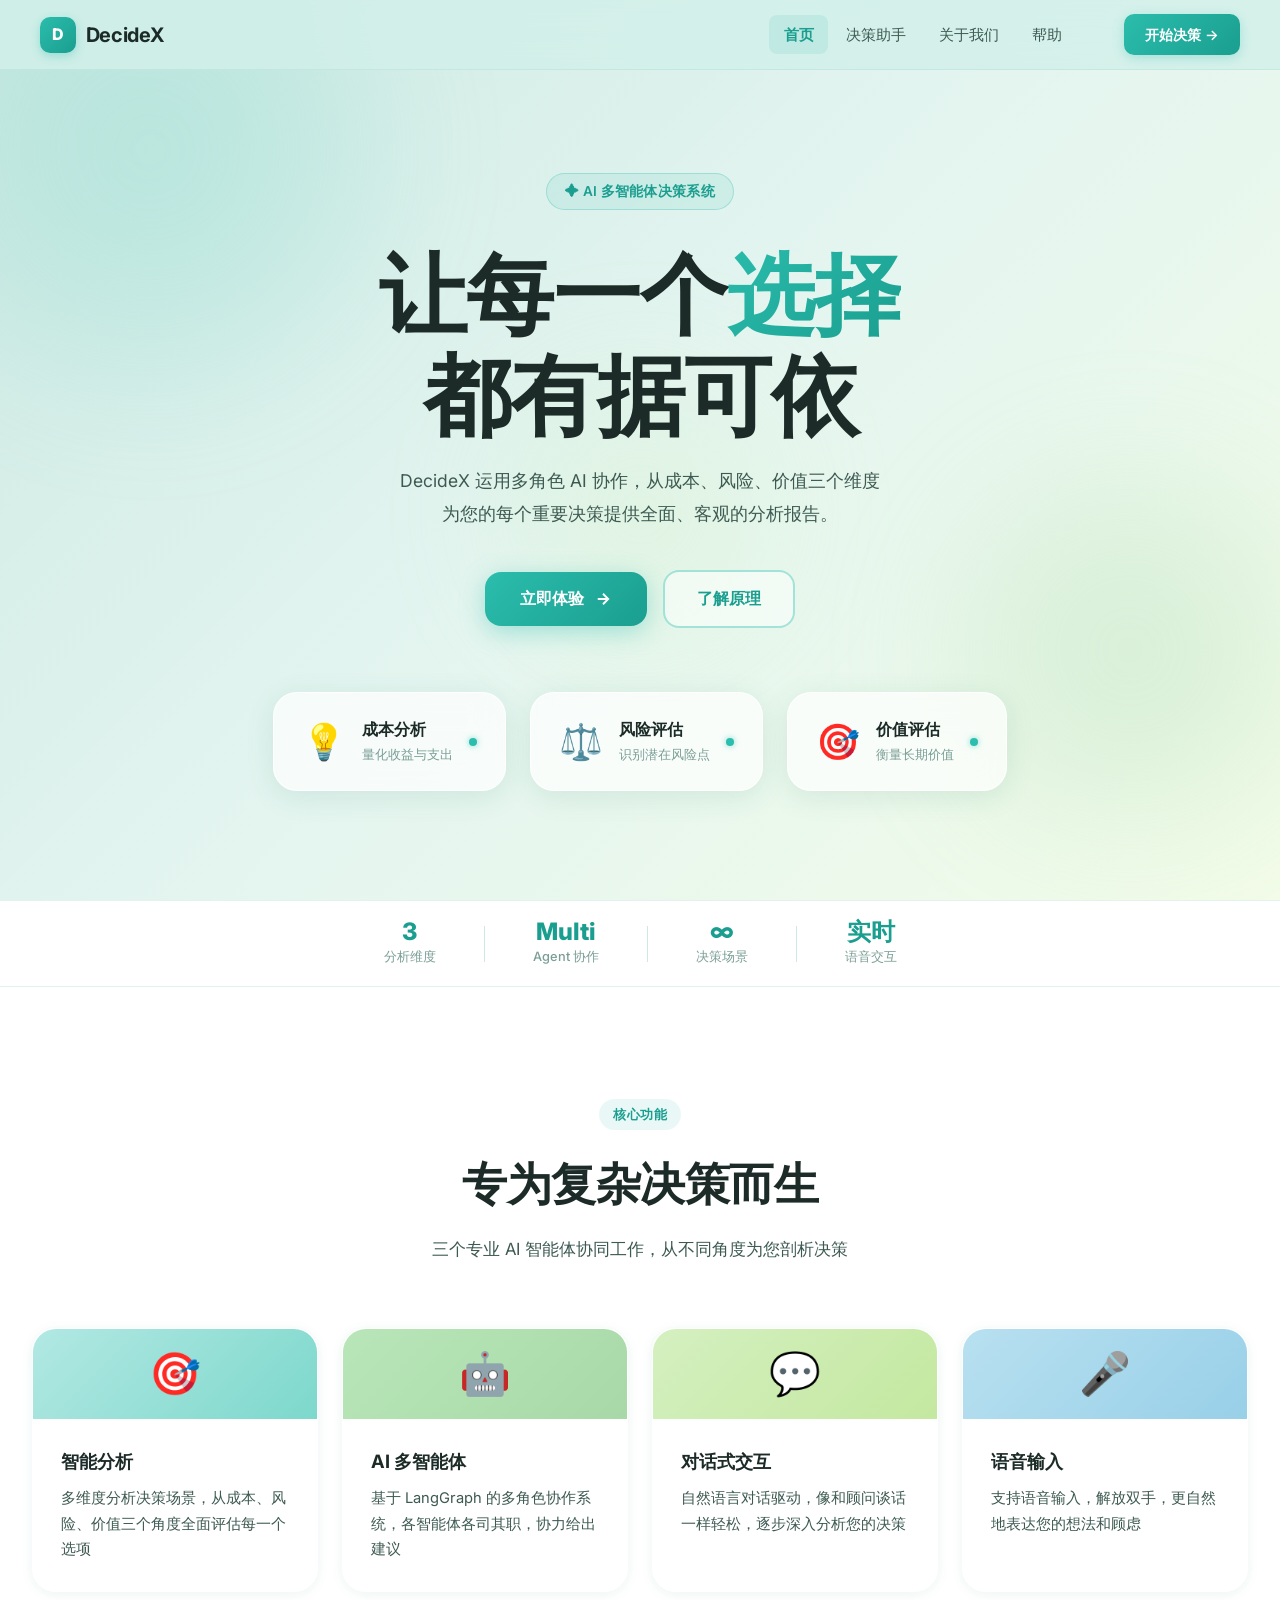
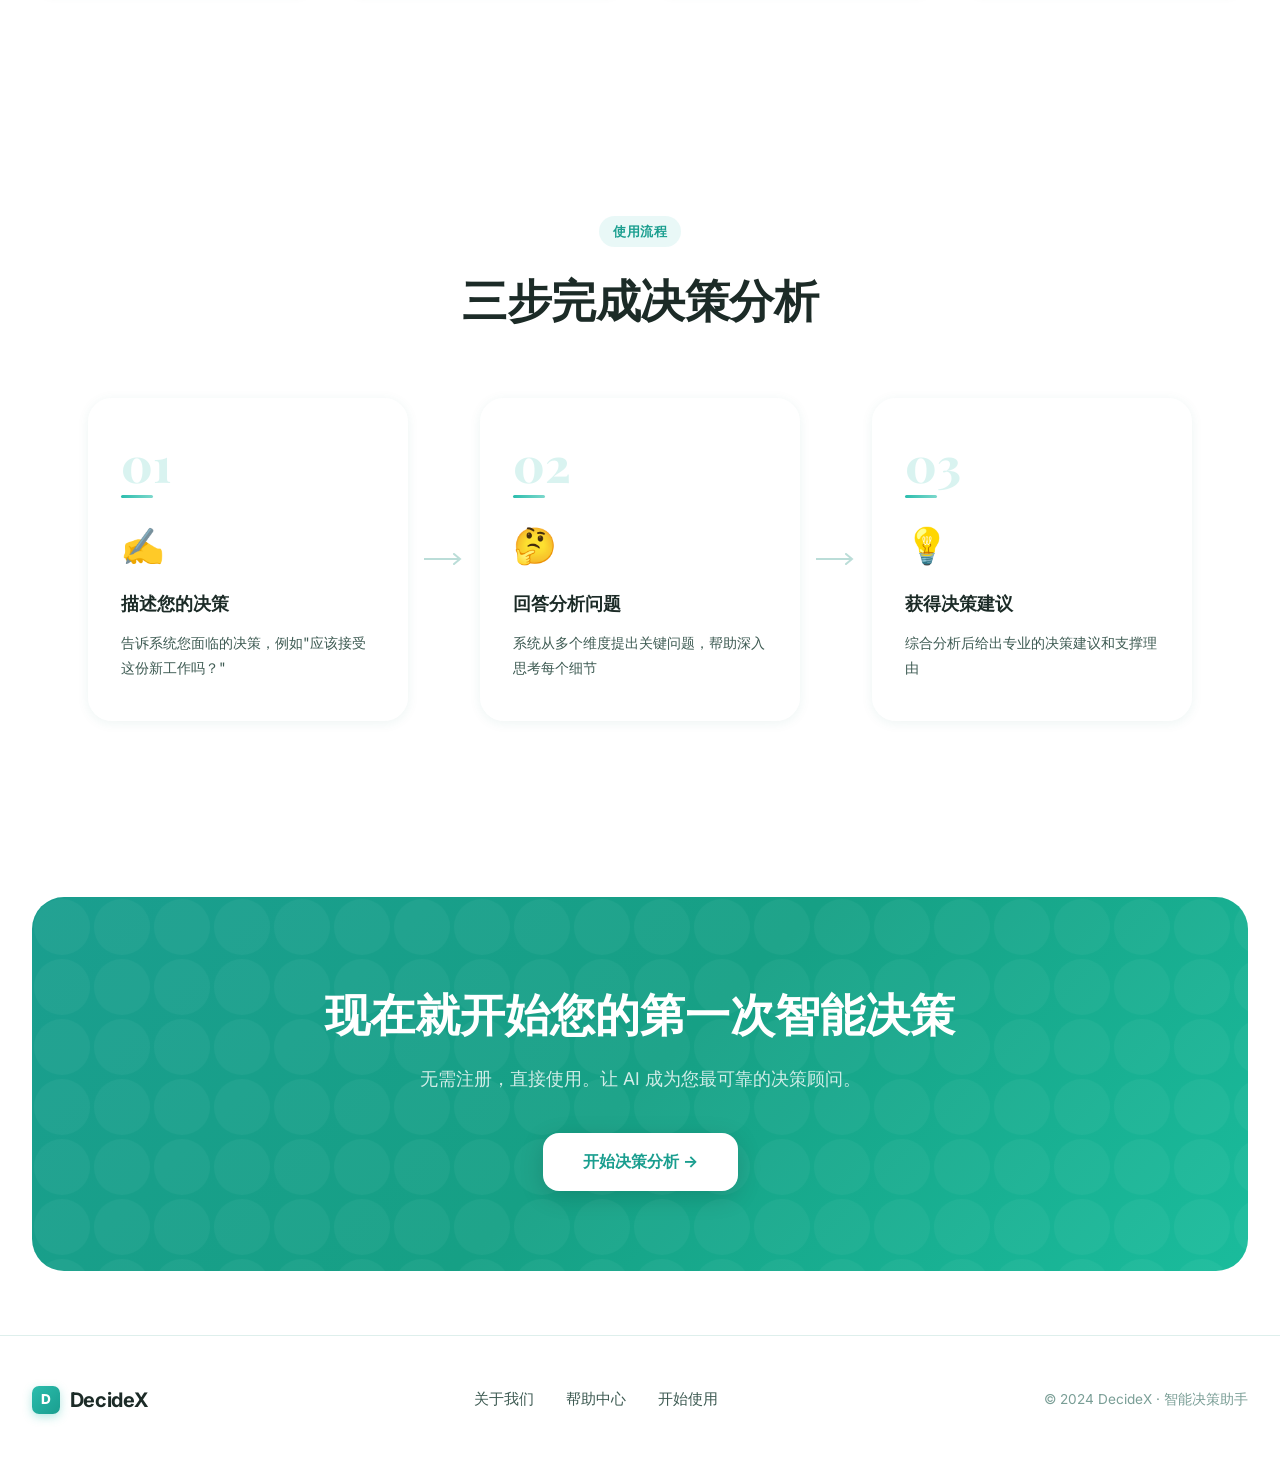
==== frontend/index.html @ b7a3df12 "feat: add RAG, web search, and stopping rules" ====
<!DOCTYPE html>
<html lang="zh-CN">
<head>
    <meta charset="UTF-8">
    <meta name="viewport" content="width=device-width, initial-scale=1.0">
    <title>DecideX - 智能决策助手</title>
    <link rel="stylesheet" href="styles.css">
    <link rel="preconnect" href="https://fonts.googleapis.com">
    <link rel="preconnect" href="https://fonts.gstatic.com" crossorigin>
    <link href="https://fonts.googleapis.com/css2?family=Inter:wght@300;400;500;600;700;800&family=Playfair+Display:wght@700;800&display=swap" rel="stylesheet">
</head>
<body>
    <!-- 导航栏 -->
    <nav class="navbar">
        <div class="nav-container">
            <a href="index.html" class="nav-brand">
                <div class="logo-mark">D</div>
                <span class="logo-text">DecideX</span>
            </a>
            <ul class="nav-menu">
                <li><a href="index.html" class="nav-link active">首页</a></li>
                <li><a href="decision.html" class="nav-link">决策助手</a></li>
                <li><a href="about.html" class="nav-link">关于我们</a></li>
                <li><a href="help.html" class="nav-link">帮助</a></li>
            </ul>
            <a href="decision.html" class="nav-cta">开始决策 →</a>
            <button class="nav-toggle" id="navToggle">
                <span></span><span></span><span></span>
            </button>
        </div>
    </nav>

    <!-- Hero 区域 -->
    <section class="hero">
        <div class="hero-deco">
            <div class="deco-circle c1"></div>
            <div class="deco-circle c2"></div>
            <div class="deco-circle c3"></div>
        </div>
        <div class="hero-inner">
            <div class="hero-badge">✦ AI 多智能体决策系统</div>
            <h1 class="hero-title">
                让每一个<em>选择</em><br>都有据可依
            </h1>
            <p class="hero-desc">
                DecideX 运用多角色 AI 协作，从成本、风险、价值三个维度<br>为您的每个重要决策提供全面、客观的分析报告。
            </p>
            <div class="hero-actions">
                <a href="decision.html" class="btn-hero-primary">
                    立即体验
                    <svg width="18" height="18" viewBox="0 0 24 24" fill="none" stroke="currentColor" stroke-width="2.5"><path d="M5 12h14M12 5l7 7-7 7"/></svg>
                </a>
                <a href="about.html" class="btn-hero-ghost">了解原理</a>
            </div>
        </div>

        <!-- 三张浮动分析卡片 -->
        <div class="hero-cards">
            <div class="hcard hcard-1">
                <div class="hcard-icon">💡</div>
                <div class="hcard-body">
                    <div class="hcard-title">成本分析</div>
                    <div class="hcard-sub">量化收益与支出</div>
                </div>
                <div class="hcard-dot"></div>
            </div>
            <div class="hcard hcard-2">
                <div class="hcard-icon">⚖️</div>
                <div class="hcard-body">
                    <div class="hcard-title">风险评估</div>
                    <div class="hcard-sub">识别潜在风险点</div>
                </div>
                <div class="hcard-dot"></div>
            </div>
            <div class="hcard hcard-3">
                <div class="hcard-icon">🎯</div>
                <div class="hcard-body">
                    <div class="hcard-title">价值评估</div>
                    <div class="hcard-sub">衡量长期价值</div>
                </div>
                <div class="hcard-dot"></div>
            </div>
        </div>
    </section>

    <!-- 数据统计带 -->
    <div class="stats-band">
        <div class="stats-inner">
            <div class="stat-item">
                <span class="stat-num">3</span>
                <span class="stat-label">分析维度</span>
            </div>
            <div class="stat-divider"></div>
            <div class="stat-item">
                <span class="stat-num">Multi</span>
                <span class="stat-label">Agent 协作</span>
            </div>
            <div class="stat-divider"></div>
            <div class="stat-item">
                <span class="stat-num">∞</span>
                <span class="stat-label">决策场景</span>
            </div>
            <div class="stat-divider"></div>
            <div class="stat-item">
                <span class="stat-num">实时</span>
                <span class="stat-label">语音交互</span>
            </div>
        </div>
    </div>

    <!-- 核心功能 -->
    <section class="features">
        <div class="container">
            <div class="section-header">
                <span class="section-tag">核心功能</span>
                <h2 class="section-title">专为复杂决策而生</h2>
                <p class="section-desc">三个专业 AI 智能体协同工作，从不同角度为您剖析决策</p>
            </div>
            <div class="features-grid">
                <div class="fcard">
                    <div class="fcard-top teal">
                        <span class="fcard-emoji">🎯</span>
                    </div>
                    <div class="fcard-body">
                        <h3>智能分析</h3>
                        <p>多维度分析决策场景，从成本、风险、价值三个角度全面评估每一个选项</p>
                    </div>
                </div>
                <div class="fcard">
                    <div class="fcard-top green">
                        <span class="fcard-emoji">🤖</span>
                    </div>
                    <div class="fcard-body">
                        <h3>AI 多智能体</h3>
                        <p>基于 LangGraph 的多角色协作系统，各智能体各司其职，协力给出建议</p>
                    </div>
                </div>
                <div class="fcard">
                    <div class="fcard-top lime">
                        <span class="fcard-emoji">💬</span>
                    </div>
                    <div class="fcard-body">
                        <h3>对话式交互</h3>
                        <p>自然语言对话驱动，像和顾问谈话一样轻松，逐步深入分析您的决策</p>
                    </div>
                </div>
                <div class="fcard">
                    <div class="fcard-top sky">
                        <span class="fcard-emoji">🎤</span>
                    </div>
                    <div class="fcard-body">
                        <h3>语音输入</h3>
                        <p>支持语音输入，解放双手，更自然地表达您的想法和顾虑</p>
                    </div>
                </div>
            </div>
        </div>
    </section>

    <!-- 使用流程 -->
    <section class="process">
        <div class="container">
            <div class="section-header">
                <span class="section-tag">使用流程</span>
                <h2 class="section-title">三步完成决策分析</h2>
            </div>
            <div class="steps-row">
                <div class="step-card">
                    <div class="step-num">01</div>
                    <div class="step-line"></div>
                    <div class="step-icon">✍️</div>
                    <h3 class="step-title">描述您的决策</h3>
                    <p class="step-desc">告诉系统您面临的决策，例如"应该接受这份新工作吗？"</p>
                </div>
                <div class="step-arrow">
                    <svg width="40" height="12" viewBox="0 0 40 12" fill="none"><path d="M0 6h36M30 1l6 5-6 5" stroke="#9ecfc8" stroke-width="2" stroke-linecap="round"/></svg>
                </div>
                <div class="step-card">
                    <div class="step-num">02</div>
                    <div class="step-line"></div>
                    <div class="step-icon">🤔</div>
                    <h3 class="step-title">回答分析问题</h3>
                    <p class="step-desc">系统从多个维度提出关键问题，帮助深入思考每个细节</p>
                </div>
                <div class="step-arrow">
                    <svg width="40" height="12" viewBox="0 0 40 12" fill="none"><path d="M0 6h36M30 1l6 5-6 5" stroke="#9ecfc8" stroke-width="2" stroke-linecap="round"/></svg>
                </div>
                <div class="step-card">
                    <div class="step-num">03</div>
                    <div class="step-line"></div>
                    <div class="step-icon">💡</div>
                    <h3 class="step-title">获得决策建议</h3>
                    <p class="step-desc">综合分析后给出专业的决策建议和支撑理由</p>
                </div>
            </div>
        </div>
    </section>

    <!-- CTA 横幅 -->
    <section class="cta-banner">
        <div class="cta-inner">
            <h2>现在就开始您的第一次智能决策</h2>
            <p>无需注册，直接使用。让 AI 成为您最可靠的决策顾问。</p>
            <a href="decision.html" class="btn-cta">开始决策分析 →</a>
        </div>
    </section>

    <!-- 页脚 -->
    <footer class="footer">
        <div class="footer-inner">
            <div class="footer-brand">
                <div class="logo-mark sm">D</div>
                <span class="logo-text">DecideX</span>
            </div>
            <div class="footer-links">
                <a href="about.html">关于我们</a>
                <a href="help.html">帮助中心</a>
                <a href="decision.html">开始使用</a>
            </div>
            <p class="footer-copy">© 2024 DecideX · 智能决策助手</p>
        </div>
    </footer>

    <script src="common.js"></script>
</body>
</html>
---- frontend/styles.css ----
/* ===== 全局重置与变量 ===== */
*, *::before, *::after {
    margin: 0;
    padding: 0;
    box-sizing: border-box;
}

:root {
    --teal-deep:    #1a9e8f;
    --teal-mid:     #2bbdad;
    --teal-light:   #7dd8cc;
    --teal-pale:    #c4ece8;
    --green-soft:   #a8d8a8;
    --lime-pale:    #d4f0c0;
    --cream:        #fdfcf7;
    --bg-from:      #cce8e2;
    --bg-mid:       #e4f5f0;
    --bg-to:        #f2fce8;

    --text-dark:    #1c2b27;
    --text-mid:     #3d5a52;
    --text-light:   #7a9e96;
    --white:        #ffffff;
    --border-soft:  rgba(160, 210, 200, 0.35);

    --shadow-sm:    0 2px 12px rgba(30, 120, 100, 0.08);
    --shadow-md:    0 6px 28px rgba(30, 120, 100, 0.12);
    --shadow-lg:    0 16px 50px rgba(30, 120, 100, 0.18);
    --radius-sm:    10px;
    --radius-md:    16px;
    --radius-lg:    24px;
    --radius-xl:    32px;
}

html { scroll-behavior: smooth; }

body {
    font-family: 'Inter', -apple-system, BlinkMacSystemFont, 'Segoe UI', sans-serif;
    background: linear-gradient(135deg, var(--bg-from) 0%, var(--bg-mid) 50%, var(--bg-to) 100%);
    background-attachment: fixed;
    color: var(--text-dark);
    min-height: 100vh;
    line-height: 1.6;
    overflow-x: hidden;
    -webkit-font-smoothing: antialiased;
}

/* ===== 导航栏 ===== */
.navbar {
    position: fixed;
    top: 0; left: 0; right: 0;
    z-index: 1000;
    padding: 0.9rem 0;
    background: rgba(210, 240, 234, 0.82);
    backdrop-filter: blur(24px);
    -webkit-backdrop-filter: blur(24px);
    border-bottom: 1px solid rgba(180, 225, 215, 0.5);
    transition: all 0.3s ease;
}

.nav-container {
    max-width: 1280px;
    margin: 0 auto;
    padding: 0 2.5rem;
    display: flex;
    align-items: center;
    gap: 3rem;
}

.nav-brand {
    display: flex;
    align-items: center;
    gap: 0.6rem;
    text-decoration: none;
    flex-shrink: 0;
}

.logo-mark {
    width: 36px;
    height: 36px;
    border-radius: 10px;
    background: linear-gradient(135deg, var(--teal-mid), var(--teal-deep));
    color: white;
    font-weight: 800;
    font-size: 1rem;
    display: flex;
    align-items: center;
    justify-content: center;
    box-shadow: 0 3px 10px rgba(43, 189, 173, 0.35);
}

.logo-mark.sm {
    width: 28px;
    height: 28px;
    border-radius: 7px;
    font-size: 0.85rem;
}

.logo-text {
    font-size: 1.25rem;
    font-weight: 700;
    color: var(--text-dark);
    letter-spacing: -0.3px;
}

.nav-menu {
    display: flex;
    list-style: none;
    gap: 0.25rem;
    margin-left: auto;
}

.nav-link {
    display: block;
    padding: 0.45rem 0.9rem;
    border-radius: 8px;
    color: var(--text-mid);
    text-decoration: none;
    font-weight: 500;
    font-size: 0.95rem;
    transition: all 0.2s;
}

.nav-link:hover { background: rgba(43, 189, 173, 0.1); color: var(--teal-deep); }
.nav-link.active { background: rgba(43, 189, 173, 0.12); color: var(--teal-deep); font-weight: 600; }

.nav-cta {
    display: inline-flex;
    align-items: center;
    gap: 0.4rem;
    padding: 0.55rem 1.3rem;
    background: linear-gradient(135deg, var(--teal-mid), var(--teal-deep));
    color: white;
    border-radius: 10px;
    text-decoration: none;
    font-weight: 600;
    font-size: 0.9rem;
    white-space: nowrap;
    box-shadow: 0 3px 12px rgba(43, 189, 173, 0.3);
    transition: all 0.25s;
}

.nav-cta:hover {
    transform: translateY(-1px);
    box-shadow: 0 6px 18px rgba(43, 189, 173, 0.42);
}

.nav-toggle {
    display: none;
    flex-direction: column;
    gap: 5px;
    background: transparent;
    border: none;
    cursor: pointer;
    padding: 0.5rem;
    margin-left: auto;
}

.nav-toggle span {
    width: 22px; height: 2px;
    background: var(--text-dark);
    border-radius: 2px;
    transition: all 0.3s;
}

/* ===== Hero 区域 ===== */
.hero {
    position: relative;
    min-height: 100vh;
    display: flex;
    flex-direction: column;
    align-items: center;
    justify-content: center;
    padding: 9rem 2rem 5rem;
    overflow: hidden;
    gap: 4rem;
}

/* 装饰性背景圆圈 */
.hero-deco { position: absolute; inset: 0; pointer-events: none; overflow: hidden; }

.deco-circle {
    position: absolute;
    border-radius: 50%;
    filter: blur(60px);
    opacity: 0.35;
}

.c1 {
    width: 500px; height: 500px;
    background: radial-gradient(circle, #7dd8cc, transparent);
    top: -100px; left: -100px;
}

.c2 {
    width: 400px; height: 400px;
    background: radial-gradient(circle, #a8d8a8, transparent);
    bottom: 50px; right: -50px;
}

.c3 {
    width: 300px; height: 300px;
    background: radial-gradient(circle, #d4f0c0, transparent);
    top: 40%; left: 50%;
    transform: translateX(-50%);
}

/* Hero 主内容 */
.hero-inner {
    position: relative;
    z-index: 2;
    text-align: center;
    max-width: 780px;
}

.hero-badge {
    display: inline-block;
    padding: 0.4rem 1.1rem;
    background: rgba(43, 189, 173, 0.1);
    border: 1px solid rgba(43, 189, 173, 0.3);
    border-radius: 100px;
    color: var(--teal-deep);
    font-size: 0.85rem;
    font-weight: 600;
    letter-spacing: 0.3px;
    margin-bottom: 1.8rem;
}

.hero-title {
    font-family: 'Playfair Display', 'Georgia', serif;
    font-size: clamp(3rem, 7vw, 5.5rem);
    font-weight: 800;
    line-height: 1.15;
    color: var(--text-dark);
    margin-bottom: 1.5rem;
    letter-spacing: -1px;
}

.hero-title em {
    font-style: normal;
    background: linear-gradient(135deg, var(--teal-mid) 0%, var(--teal-deep) 100%);
    -webkit-background-clip: text;
    -webkit-text-fill-color: transparent;
    background-clip: text;
}

.hero-desc {
    font-size: 1.1rem;
    color: var(--text-mid);
    line-height: 1.85;
    margin-bottom: 2.5rem;
    max-width: 600px;
    margin-left: auto;
    margin-right: auto;
}

.hero-actions {
    display: flex;
    align-items: center;
    gap: 1rem;
    justify-content: center;
    flex-wrap: wrap;
}

.btn-hero-primary {
    display: inline-flex;
    align-items: center;
    gap: 0.6rem;
    padding: 0.9rem 2.2rem;
    background: linear-gradient(135deg, var(--teal-mid), var(--teal-deep));
    color: white;
    border-radius: var(--radius-md);
    text-decoration: none;
    font-weight: 700;
    font-size: 1rem;
    box-shadow: 0 6px 24px rgba(43, 189, 173, 0.38);
    transition: all 0.28s;
}

.btn-hero-primary:hover {
    transform: translateY(-3px);
    box-shadow: 0 12px 36px rgba(43, 189, 173, 0.48);
}

.btn-hero-ghost {
    display: inline-flex;
    align-items: center;
    padding: 0.9rem 2rem;
    border: 2px solid rgba(43, 189, 173, 0.4);
    color: var(--teal-deep);
    border-radius: var(--radius-md);
    text-decoration: none;
    font-weight: 600;
    font-size: 1rem;
    background: rgba(255,255,255,0.5);
    transition: all 0.25s;
}

.btn-hero-ghost:hover {
    border-color: var(--teal-mid);
    background: rgba(43, 189, 173, 0.08);
}

/* Hero 三卡片 */
.hero-cards {
    position: relative;
    z-index: 2;
    display: flex;
    gap: 1.5rem;
    justify-content: center;
    flex-wrap: wrap;
}

.hcard {
    display: flex;
    align-items: center;
    gap: 1rem;
    padding: 1.25rem 1.75rem;
    background: rgba(255, 255, 255, 0.7);
    backdrop-filter: blur(16px);
    -webkit-backdrop-filter: blur(16px);
    border: 1px solid rgba(255, 255, 255, 0.8);
    border-radius: var(--radius-lg);
    box-shadow: var(--shadow-md);
    min-width: 220px;
    position: relative;
    transition: transform 0.3s, box-shadow 0.3s;
}

.hcard:hover {
    transform: translateY(-6px);
    box-shadow: var(--shadow-lg);
}

.hcard-1 { animation: floatA 4s ease-in-out infinite; }
.hcard-2 { animation: floatB 4.5s ease-in-out infinite; }
.hcard-3 { animation: floatC 5s ease-in-out infinite; }

@keyframes floatA {
    0%, 100% { transform: translateY(0px); }
    50% { transform: translateY(-10px); }
}
@keyframes floatB {
    0%, 100% { transform: translateY(-6px); }
    50% { transform: translateY(4px); }
}
@keyframes floatC {
    0%, 100% { transform: translateY(-3px); }
    50% { transform: translateY(-12px); }
}

.hcard-icon {
    font-size: 2.2rem;
    flex-shrink: 0;
}

.hcard-body { flex: 1; }

.hcard-title {
    font-weight: 700;
    font-size: 1rem;
    color: var(--text-dark);
    margin-bottom: 0.15rem;
}

.hcard-sub {
    font-size: 0.8rem;
    color: var(--text-light);
}

.hcard-dot {
    width: 8px; height: 8px;
    border-radius: 50%;
    background: var(--teal-mid);
    box-shadow: 0 0 6px rgba(43, 189, 173, 0.6);
    animation: dotPulse 2s ease-in-out infinite;
}

@keyframes dotPulse {
    0%, 100% { opacity: 1; transform: scale(1); }
    50% { opacity: 0.5; transform: scale(0.7); }
}

/* ===== 统计条 ===== */
.stats-band {
    padding: 1.2rem 2rem;
    background: rgba(255, 255, 255, 0.55);
    backdrop-filter: blur(16px);
    border-top: 1px solid rgba(180, 225, 215, 0.4);
    border-bottom: 1px solid rgba(180, 225, 215, 0.4);
}

.stats-inner {
    max-width: 900px;
    margin: 0 auto;
    display: flex;
    align-items: center;
    justify-content: center;
    gap: 3rem;
}

.stat-item {
    display: flex;
    flex-direction: column;
    align-items: center;
    gap: 0.15rem;
}

.stat-num {
    font-size: 1.5rem;
    font-weight: 800;
    color: var(--teal-deep);
    line-height: 1;
}

.stat-label {
    font-size: 0.8rem;
    color: var(--text-light);
    font-weight: 500;
}

.stat-divider {
    width: 1px;
    height: 36px;
    background: rgba(160, 210, 200, 0.5);
}

/* ===== 功能卡片区 ===== */
.features {
    padding: 7rem 2rem;
    background: transparent;
}

.container {
    max-width: 1280px;
    margin: 0 auto;
}

.section-header {
    text-align: center;
    margin-bottom: 4rem;
}

.section-tag {
    display: inline-block;
    padding: 0.3rem 0.9rem;
    background: rgba(43, 189, 173, 0.1);
    color: var(--teal-deep);
    border-radius: 100px;
    font-size: 0.82rem;
    font-weight: 600;
    letter-spacing: 0.5px;
    text-transform: uppercase;
    margin-bottom: 1rem;
}

.section-title {
    font-family: 'Playfair Display', 'Georgia', serif;
    font-size: clamp(1.8rem, 4vw, 2.8rem);
    font-weight: 700;
    color: var(--text-dark);
    margin-bottom: 1rem;
    letter-spacing: -0.5px;
}

.section-desc {
    color: var(--text-mid);
    font-size: 1.05rem;
    max-width: 520px;
    margin: 0 auto;
    line-height: 1.8;
}

.features-grid {
    display: grid;
    grid-template-columns: repeat(auto-fit, minmax(260px, 1fr));
    gap: 1.5rem;
}

.fcard {
    background: rgba(255, 255, 255, 0.72);
    backdrop-filter: blur(16px);
    border: 1px solid rgba(255, 255, 255, 0.85);
    border-radius: var(--radius-lg);
    overflow: hidden;
    box-shadow: var(--shadow-sm);
    transition: all 0.3s;
}

.fcard:hover {
    transform: translateY(-6px);
    box-shadow: var(--shadow-lg);
}

.fcard-top {
    height: 90px;
    display: flex;
    align-items: center;
    justify-content: center;
}

.fcard-top.teal  { background: linear-gradient(135deg, #b2e8e3, #7dd8cc); }
.fcard-top.green { background: linear-gradient(135deg, #b8e6b8, #a8d8a8); }
.fcard-top.lime  { background: linear-gradient(135deg, #d4f0c0, #c4e8a0); }
.fcard-top.sky   { background: linear-gradient(135deg, #b8e0f0, #98d0e8); }

.fcard-emoji { font-size: 2.6rem; }

.fcard-body {
    padding: 1.75rem;
}

.fcard-body h3 {
    font-size: 1.15rem;
    font-weight: 700;
    margin-bottom: 0.6rem;
    color: var(--text-dark);
}

.fcard-body p {
    font-size: 0.92rem;
    color: var(--text-mid);
    line-height: 1.75;
}

/* ===== 流程区 ===== */
.process {
    padding: 7rem 2rem;
    background: transparent;
}

.steps-row {
    display: flex;
    align-items: center;
    gap: 1rem;
    justify-content: center;
    flex-wrap: wrap;
}

.step-card {
    flex: 1;
    min-width: 240px;
    max-width: 320px;
    background: rgba(255, 255, 255, 0.72);
    backdrop-filter: blur(16px);
    border: 1px solid rgba(255, 255, 255, 0.85);
    border-radius: var(--radius-lg);
    padding: 2.5rem 2rem;
    box-shadow: var(--shadow-sm);
    transition: all 0.3s;
    position: relative;
    overflow: hidden;
}

.step-card:hover {
    transform: translateY(-5px);
    box-shadow: var(--shadow-md);
}

.step-num {
    font-size: 3rem;
    font-weight: 800;
    color: rgba(43, 189, 173, 0.18);
    line-height: 1;
    margin-bottom: 0.5rem;
    font-family: 'Playfair Display', serif;
}

.step-line {
    width: 32px;
    height: 3px;
    background: linear-gradient(90deg, var(--teal-mid), var(--teal-light));
    border-radius: 2px;
    margin-bottom: 1.2rem;
}

.step-icon {
    font-size: 2.2rem;
    margin-bottom: 1rem;
}

.step-title {
    font-size: 1.1rem;
    font-weight: 700;
    color: var(--text-dark);
    margin-bottom: 0.75rem;
}

.step-desc {
    font-size: 0.9rem;
    color: var(--text-mid);
    line-height: 1.75;
}

.step-arrow {
    flex-shrink: 0;
    opacity: 0.7;
}

/* ===== CTA 横幅 ===== */
.cta-banner {
    margin: 4rem 2rem;
    border-radius: var(--radius-xl);
    background: linear-gradient(135deg, var(--teal-deep) 0%, #16a085 50%, #1abc9c 100%);
    overflow: hidden;
    position: relative;
}

.cta-banner::before {
    content: '';
    position: absolute;
    inset: 0;
    background: url("data:image/svg+xml,%3Csvg width='60' height='60' viewBox='0 0 60 60' xmlns='http://www.w3.org/2000/svg'%3E%3Cg fill='none' fill-rule='evenodd'%3E%3Cg fill='%23ffffff' fill-opacity='0.04'%3E%3Ccircle cx='30' cy='30' r='28'/%3E%3C/g%3E%3C/g%3E%3C/svg%3E");
}

.cta-inner {
    position: relative;
    text-align: center;
    padding: 5rem 2rem;
}

.cta-inner h2 {
    font-family: 'Playfair Display', serif;
    font-size: clamp(1.8rem, 4vw, 2.8rem);
    color: white;
    margin-bottom: 1rem;
    font-weight: 700;
}

.cta-inner p {
    font-size: 1.1rem;
    color: rgba(255,255,255,0.8);
    margin-bottom: 2.5rem;
}

.btn-cta {
    display: inline-flex;
    align-items: center;
    padding: 1rem 2.5rem;
    background: white;
    color: var(--teal-deep);
    border-radius: var(--radius-md);
    text-decoration: none;
    font-weight: 700;
    font-size: 1rem;
    box-shadow: 0 6px 24px rgba(0,0,0,0.15);
    transition: all 0.25s;
}

.btn-cta:hover {
    transform: translateY(-3px);
    box-shadow: 0 12px 36px rgba(0,0,0,0.22);
}

/* ===== 页脚 ===== */
.footer {
    padding: 3rem 2rem;
    border-top: 1px solid rgba(160, 210, 200, 0.35);
    background: rgba(255, 255, 255, 0.35);
    backdrop-filter: blur(12px);
}

.footer-inner {
    max-width: 1280px;
    margin: 0 auto;
    display: flex;
    align-items: center;
    justify-content: space-between;
    gap: 2rem;
    flex-wrap: wrap;
}

.footer-brand {
    display: flex;
    align-items: center;
    gap: 0.6rem;
}

.footer-links {
    display: flex;
    gap: 2rem;
}

.footer-links a {
    color: var(--text-mid);
    text-decoration: none;
    font-size: 0.92rem;
    transition: color 0.2s;
}

.footer-links a:hover { color: var(--teal-deep); }

.footer-copy {
    font-size: 0.85rem;
    color: var(--text-light);
}

/* ===== 决策助手页面 ===== */
.decision-main {
    padding-top: 72px;
    min-height: 100vh;
}

.decision-container {
    max-width: 1400px;
    margin: 0 auto;
    padding: 2rem;
    display: grid;
    grid-template-columns: 300px 1fr;
    gap: 1.5rem;
}

.decision-sidebar {
    display: flex;
    flex-direction: column;
    gap: 1.25rem;
}

.sidebar-section {
    background: rgba(255, 255, 255, 0.72);
    backdrop-filter: blur(16px);
    border: 1px solid rgba(255, 255, 255, 0.85);
    border-radius: var(--radius-lg);
    padding: 1.5rem;
    box-shadow: var(--shadow-sm);
}

.sidebar-title {
    font-size: 0.88rem;
    font-weight: 700;
    color: var(--text-light);
    text-transform: uppercase;
    letter-spacing: 0.8px;
    margin-bottom: 1.25rem;
}

.analysis-cards {
    display: flex;
    flex-direction: column;
    gap: 0.75rem;
}

.analysis-card {
    display: flex;
    align-items: center;
    gap: 0.85rem;
    padding: 0.85rem 1rem;
    background: rgba(43, 189, 173, 0.06);
    border-radius: var(--radius-sm);
    border: 1px solid rgba(43, 189, 173, 0.15);
}

.analysis-icon { font-size: 1.4rem; }

.analysis-info { flex: 1; }

.analysis-label {
    font-size: 0.9rem;
    font-weight: 600;
    color: var(--text-dark);
    margin-bottom: 0.2rem;
}

.analysis-status {
    font-size: 0.78rem;
    color: var(--text-light);
}

.analysis-status.active { color: var(--teal-deep); font-weight: 600; }

.tips-list {
    display: flex;
    flex-direction: column;
    gap: 0.6rem;
}

.tip-item {
    display: flex;
    align-items: flex-start;
    gap: 0.6rem;
    font-size: 0.88rem;
    color: var(--text-mid);
    line-height: 1.6;
}

.tip-icon { font-size: 1.1rem; flex-shrink: 0; margin-top: 0.05rem; }

/* 聊天区域 */
.decision-chat {
    background: rgba(255, 255, 255, 0.78);
    backdrop-filter: blur(20px);
    border: 1px solid rgba(255, 255, 255, 0.9);
    border-radius: var(--radius-xl);
    display: flex;
    flex-direction: column;
    height: calc(100vh - 108px);
    overflow: hidden;
    box-shadow: var(--shadow-md);
}

.chat-header {
    padding: 1.75rem 2rem;
    border-bottom: 1px solid rgba(160, 210, 200, 0.3);
    background: linear-gradient(135deg, rgba(255,255,255,0.6), rgba(196, 236, 232, 0.3));
}

.chat-header h2 {
    font-size: 1.5rem;
    font-weight: 700;
    margin-bottom: 0.25rem;
    color: var(--text-dark);
}

.chat-subtitle { font-size: 0.9rem; color: var(--text-light); }

.messages-container {
    flex: 1;
    overflow-y: auto;
    padding: 2rem;
    display: flex;
    flex-direction: column;
    gap: 1.25rem;
}

.messages-container::-webkit-scrollbar { width: 5px; }
.messages-container::-webkit-scrollbar-track { background: transparent; }
.messages-container::-webkit-scrollbar-thumb {
    background: rgba(43, 189, 173, 0.2);
    border-radius: 4px;
}

.welcome-message {
    text-align: center;
    padding: 3rem 1rem;
    color: var(--text-light);
}

.welcome-icon { font-size: 4rem; margin-bottom: 1.25rem; }

.welcome-message h3 {
    font-size: 1.4rem;
    font-weight: 700;
    color: var(--text-dark);
    margin-bottom: 0.75rem;
}

.welcome-message p { font-size: 0.95rem; line-height: 1.75; }

.example-questions {
    display: flex;
    flex-direction: column;
    gap: 0.6rem;
    margin-top: 1.75rem;
    max-width: 480px;
    margin-left: auto;
    margin-right: auto;
}

.example-btn {
    background: rgba(43, 189, 173, 0.06);
    border: 1px solid rgba(43, 189, 173, 0.2);
    border-radius: var(--radius-sm);
    padding: 0.85rem 1.1rem;
    color: var(--text-mid);
    cursor: pointer;
    transition: all 0.25s;
    text-align: left;
    font-size: 0.9rem;
    font-family: inherit;
}

.example-btn:hover {
    background: rgba(43, 189, 173, 0.12);
    border-color: var(--teal-mid);
    color: var(--teal-deep);
}

/* 消息气泡 */
.message {
    display: flex;
    gap: 0.75rem;
    animation: slideUp 0.28s ease;
    max-width: 88%;
}

.message.user {
    align-self: flex-end;
    flex-direction: row-reverse;
}

@keyframes slideUp {
    from { opacity: 0; transform: translateY(12px); }
    to   { opacity: 1; transform: translateY(0); }
}

.message-avatar {
    width: 38px; height: 38px;
    border-radius: 12px;
    display: flex;
    align-items: center;
    justify-content: center;
    font-size: 1.1rem;
    flex-shrink: 0;
    background: rgba(43, 189, 173, 0.12);
}

.message.user .message-avatar {
    background: linear-gradient(135deg, var(--teal-mid), var(--teal-deep));
}

.message-content {
    background: rgba(255, 255, 255, 0.85);
    padding: 0.9rem 1.2rem;
    border-radius: 16px;
    border: 1px solid rgba(160, 210, 200, 0.3);
    line-height: 1.7;
    font-size: 0.95rem;
    color: var(--text-dark);
    word-wrap: break-word;
    box-shadow: var(--shadow-sm);
}

.message.user .message-content {
    background: linear-gradient(135deg, var(--teal-mid), var(--teal-deep));
    border-color: transparent;
    color: white;
}

.message-time {
    font-size: 0.72rem;
    color: var(--text-light);
    margin-top: 0.4rem;
    padding: 0 4px;
}

/* 输入框区域 */
.input-container {
    padding: 1.25rem 1.75rem;
    border-top: 1px solid rgba(160, 210, 200, 0.25);
    background: rgba(255,255,255,0.4);
}

.input-wrapper {
    display: flex;
    align-items: flex-end;
    gap: 0.75rem;
    background: rgba(255, 255, 255, 0.9);
    border: 1.5px solid rgba(160, 210, 200, 0.4);
    border-radius: var(--radius-md);
    padding: 0.85rem 1rem;
    transition: all 0.25s;
    box-shadow: var(--shadow-sm);
}

.input-wrapper:focus-within {
    border-color: var(--teal-mid);
    box-shadow: 0 0 0 4px rgba(43, 189, 173, 0.1);
}

#message-input {
    flex: 1;
    background: transparent;
    border: none;
    color: var(--text-dark);
    font-size: 0.95rem;
    font-family: inherit;
    resize: none;
    max-height: 140px;
    outline: none;
    line-height: 1.6;
}

#message-input::placeholder { color: var(--text-light); }

.icon-btn {
    background: transparent;
    border: none;
    color: var(--text-light);
    cursor: pointer;
    padding: 0.4rem;
    border-radius: 8px;
    transition: all 0.2s;
    display: flex;
    align-items: center;
    justify-content: center;
}

.icon-btn:hover { background: rgba(43, 189, 173, 0.1); color: var(--teal-mid); }

.voice-btn.recording { color: #ef4444; animation: recPulse 1.5s infinite; }

@keyframes recPulse {
    0%, 100% { opacity: 1; }
    50% { opacity: 0.4; }
}

.send-btn {
    background: linear-gradient(135deg, var(--teal-mid), var(--teal-deep));
    border: none;
    border-radius: var(--radius-sm);
    padding: 0.7rem 0.85rem;
    color: white;
    cursor: pointer;
    transition: all 0.25s;
    display: flex;
    align-items: center;
    justify-content: center;
    box-shadow: 0 3px 10px rgba(43, 189, 173, 0.3);
}

.send-btn:hover { transform: scale(1.06); box-shadow: 0 5px 16px rgba(43, 189, 173, 0.42); }
.send-btn:disabled { opacity: 0.45; cursor: not-allowed; transform: none; box-shadow: none; }

.input-footer {
    display: flex;
    justify-content: space-between;
    align-items: center;
    margin-top: 0.6rem;
    padding: 0 4px;
    font-size: 0.8rem;
    color: var(--text-light);
}

.typing-indicator { display: none; }
.typing-indicator.active {
    display: block;
    animation: blink 1.4s infinite;
}

@keyframes blink {
    0%, 50% { opacity: 1; }
    51%, 100% { opacity: 0.3; }
}

/* ===== 语音弹窗 ===== */
.voice-modal {
    display: none;
    position: fixed;
    inset: 0;
    background: rgba(0, 0, 0, 0.65);
    backdrop-filter: blur(10px);
    z-index: 2000;
    align-items: center;
    justify-content: center;
}

.voice-modal.active { display: flex; }

.voice-modal-content {
    background: rgba(255, 255, 255, 0.95);
    border: 1px solid rgba(255, 255, 255, 0.9);
    border-radius: var(--radius-xl);
    padding: 3rem;
    text-align: center;
    max-width: 380px;
    width: 90%;
    box-shadow: var(--shadow-lg);
}

.voice-animation { margin-bottom: 2rem; }

.voice-circle {
    width: 110px; height: 110px;
    border-radius: 50%;
    background: linear-gradient(135deg, var(--teal-mid), var(--teal-deep));
    margin: 0 auto;
    animation: voicePulse 1.5s infinite;
    display: flex;
    align-items: center;
    justify-content: center;
}

.voice-circle::before { content: '🎤'; font-size: 40px; }

@keyframes voicePulse {
    0%   { transform: scale(1);   box-shadow: 0 0 0 0  rgba(43, 189, 173, 0.6); }
    50%  { transform: scale(1.1); box-shadow: 0 0 0 20px rgba(43, 189, 173, 0); }
    100% { transform: scale(1);   box-shadow: 0 0 0 0  rgba(43, 189, 173, 0); }
}

.voice-modal-content p {
    font-size: 1.05rem;
    margin-bottom: 2rem;
    color: var(--text-dark);
}

.stop-voice-btn {
    background: #ef4444;
    border: none;
    border-radius: var(--radius-sm);
    padding: 0.85rem 2rem;
    color: white;
    font-size: 0.95rem;
    font-weight: 600;
    cursor: pointer;
    transition: all 0.25s;
    font-family: inherit;
}

.stop-voice-btn:hover { background: #dc2626; transform: scale(1.04); }

/* ===== 通用内页样式 ===== */
.page-main {
    padding-top: 72px;
    min-height: 100vh;
    padding-bottom: 5rem;
}

.page-container {
    max-width: 1100px;
    margin: 0 auto;
    padding: 0 2rem;
}

.page-header {
    text-align: center;
    padding: 4.5rem 2rem 3.5rem;
}

.page-title {
    font-family: 'Playfair Display', serif;
    font-size: clamp(2.2rem, 5vw, 3.5rem);
    font-weight: 800;
    color: var(--text-dark);
    margin-bottom: 1rem;
    letter-spacing: -0.5px;
}

.page-title span {
    background: linear-gradient(135deg, var(--teal-mid), var(--teal-deep));
    -webkit-background-clip: text;
    -webkit-text-fill-color: transparent;
    background-clip: text;
}

.page-subtitle {
    font-size: 1.1rem;
    color: var(--text-mid);
    line-height: 1.75;
}

.content-section {
    background: rgba(255, 255, 255, 0.65);
    backdrop-filter: blur(16px);
    border: 1px solid rgba(255, 255, 255, 0.8);
    border-radius: var(--radius-xl);
    padding: 2.5rem;
    margin-bottom: 2rem;
    box-shadow: var(--shadow-sm);
}

.section-heading {
    font-size: 1.4rem;
    font-weight: 700;
    color: var(--text-dark);
    margin-bottom: 1.25rem;
    display: flex;
    align-items: center;
    gap: 0.6rem;
}

.section-heading::before {
    content: '';
    width: 4px;
    height: 1.2em;
    background: linear-gradient(to bottom, var(--teal-mid), var(--teal-deep));
    border-radius: 3px;
    flex-shrink: 0;
}

.content-text {
    color: var(--text-mid);
    line-height: 1.85;
    font-size: 1rem;
    margin-bottom: 1.25rem;
}

.content-text:last-child { margin-bottom: 0; }

.tech-grid {
    display: grid;
    grid-template-columns: repeat(auto-fit, minmax(220px, 1fr));
    gap: 1.25rem;
    margin-top: 1.5rem;
}

.tech-item {
    text-align: center;
    padding: 1.75rem 1.5rem;
    background: rgba(43, 189, 173, 0.06);
    border: 1px solid rgba(43, 189, 173, 0.15);
    border-radius: var(--radius-md);
    transition: all 0.25s;
}

.tech-item:hover {
    background: rgba(43, 189, 173, 0.1);
    transform: translateY(-3px);
}

.tech-icon { font-size: 2.5rem; margin-bottom: 0.75rem; }

.tech-item h3 {
    font-size: 1rem;
    font-weight: 700;
    color: var(--text-dark);
    margin-bottom: 0.5rem;
}

.tech-item p { font-size: 0.88rem; color: var(--text-mid); }

.workflow {
    display: flex;
    flex-direction: column;
    gap: 1.5rem;
    margin-top: 1.5rem;
}

.workflow-step {
    display: flex;
    gap: 1.5rem;
    align-items: flex-start;
}

.workflow-number {
    width: 52px; height: 52px;
    border-radius: 14px;
    background: linear-gradient(135deg, var(--teal-mid), var(--teal-deep));
    display: flex;
    align-items: center;
    justify-content: center;
    font-size: 1.2rem;
    font-weight: 800;
    color: white;
    flex-shrink: 0;
    box-shadow: 0 4px 14px rgba(43, 189, 173, 0.3);
}

.workflow-content h3 {
    font-size: 1.05rem;
    font-weight: 700;
    margin-bottom: 0.4rem;
    color: var(--text-dark);
}

.workflow-content p { color: var(--text-mid); font-size: 0.92rem; line-height: 1.75; }

.contact-info { margin-top: 1.25rem; }

.contact-item {
    display: flex;
    gap: 1rem;
    margin-bottom: 0.8rem;
    align-items: center;
}

.contact-label { font-weight: 600; color: var(--text-dark); min-width: 60px; }
.contact-value { color: var(--text-mid); }

/* ===== FAQ 样式 ===== */
.faq-section { margin-bottom: 2rem; }

.faq-item {
    background: rgba(255, 255, 255, 0.65);
    backdrop-filter: blur(12px);
    border: 1px solid rgba(255, 255, 255, 0.8);
    border-radius: var(--radius-md);
    margin-bottom: 0.75rem;
    overflow: hidden;
    box-shadow: var(--shadow-sm);
    transition: all 0.25s;
}

.faq-item:hover { box-shadow: var(--shadow-md); }

.faq-question {
    padding: 1.25rem 1.5rem;
    display: flex;
    justify-content: space-between;
    align-items: center;
    cursor: pointer;
    transition: background 0.2s;
}

.faq-question:hover { background: rgba(43, 189, 173, 0.05); }

.faq-question h3 {
    font-size: 1rem;
    font-weight: 600;
    flex: 1;
    color: var(--text-dark);
}

.faq-toggle {
    font-size: 1.4rem;
    color: var(--teal-mid);
    font-weight: 300;
    transition: transform 0.3s;
    line-height: 1;
}

.faq-item.active .faq-toggle { transform: rotate(45deg); }

.faq-answer {
    max-height: 0;
    overflow: hidden;
    transition: max-height 0.3s ease;
    padding: 0 1.5rem;
}

.faq-item.active .faq-answer {
    max-height: 1000px;
    padding: 0 1.5rem 1.5rem;
}

.faq-answer p {
    color: var(--text-mid);
    margin-bottom: 0.75rem;
    line-height: 1.8;
    font-size: 0.95rem;
}

.faq-answer ul {
    margin-left: 1.5rem;
    color: var(--text-mid);
    line-height: 2;
    font-size: 0.95rem;
}

.tips-grid {
    display: grid;
    grid-template-columns: repeat(auto-fit, minmax(250px, 1fr));
    gap: 1.25rem;
}

.tip-card {
    background: rgba(255, 255, 255, 0.65);
    backdrop-filter: blur(12px);
    border: 1px solid rgba(255, 255, 255, 0.8);
    border-radius: var(--radius-lg);
    padding: 2rem;
    text-align: center;
    box-shadow: var(--shadow-sm);
    transition: all 0.25s;
}

.tip-card:hover { transform: translateY(-4px); box-shadow: var(--shadow-md); }

.tip-card .tip-icon { font-size: 2.2rem; margin-bottom: 0.85rem; }
.tip-card h3 { font-size: 1rem; font-weight: 700; margin-bottom: 0.6rem; color: var(--text-dark); }
.tip-card p { font-size: 0.88rem; color: var(--text-mid); line-height: 1.75; }

/* ===== 通用按钮 ===== */
.btn {
    display: inline-flex;
    align-items: center;
    gap: 0.5rem;
    padding: 0.85rem 1.75rem;
    border-radius: var(--radius-sm);
    font-weight: 600;
    text-decoration: none;
    transition: all 0.25s;
    border: none;
    cursor: pointer;
    font-size: 0.95rem;
    font-family: inherit;
}

.btn-primary {
    background: linear-gradient(135deg, var(--teal-mid), var(--teal-deep));
    color: white;
    box-shadow: 0 4px 14px rgba(43, 189, 173, 0.32);
}

.btn-primary:hover {
    transform: translateY(-2px);
    box-shadow: 0 8px 24px rgba(43, 189, 173, 0.45);
}

.btn-secondary {
    background: rgba(255, 255, 255, 0.8);
    color: var(--text-dark);
    border: 1.5px solid rgba(160, 210, 200, 0.5);
}

.btn-secondary:hover {
    background: rgba(43, 189, 173, 0.08);
    border-color: var(--teal-mid);
    color: var(--teal-deep);
}

/* ===== 响应式 ===== */
@media (max-width: 1024px) {
    .decision-container {
        grid-template-columns: 1fr;
    }
    .decision-sidebar { order: 2; }
    .decision-chat { order: 1; height: 70vh; }
}

@media (max-width: 768px) {
    .nav-menu {
        position: fixed;
        top: 68px; left: -100%;
        flex-direction: column;
        background: rgba(220, 245, 240, 0.96);
        backdrop-filter: blur(20px);
        width: 100%;
        text-align: center;
        transition: left 0.3s;
        padding: 1.5rem 0;
        border-top: 1px solid rgba(160, 210, 200, 0.4);
        gap: 0.25rem;
    }

    .nav-menu.active { left: 0; }
    .nav-toggle { display: flex; }
    .nav-cta { display: none; }

    .hero-cards {
        gap: 1rem;
    }

    .hcard {
        min-width: 0;
        width: calc(50% - 0.5rem);
    }

    .steps-row { flex-direction: column; align-items: stretch; }
    .step-arrow { transform: rotate(90deg); align-self: center; }

    .stats-inner { gap: 1.5rem; flex-wrap: wrap; justify-content: center; }
    .stat-divider { display: none; }

    .footer-inner { flex-direction: column; text-align: center; }

    .workflow-step { flex-direction: column; }

    .cta-banner { margin: 2rem 1rem; }
}

@media (max-width: 480px) {
    .hcard { width: 100%; }
    .hero-cards { flex-direction: column; align-items: center; }
}
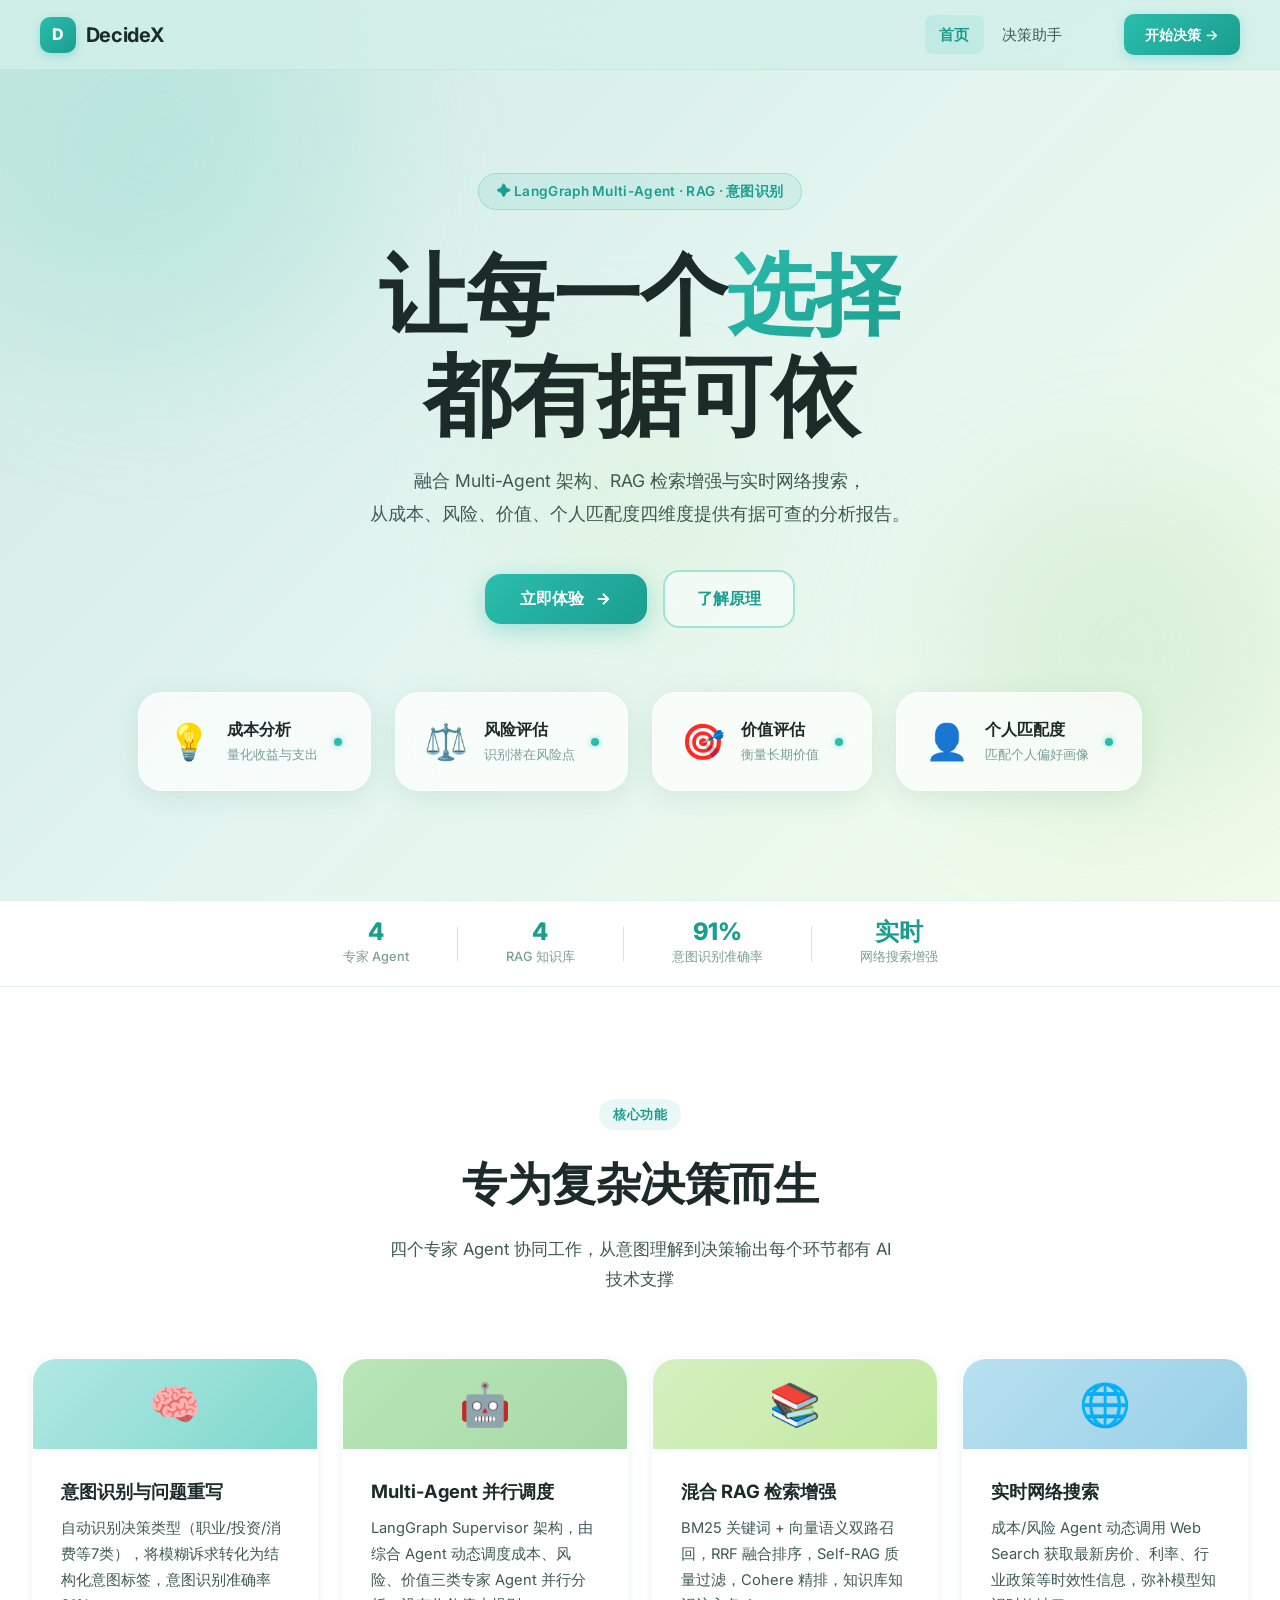
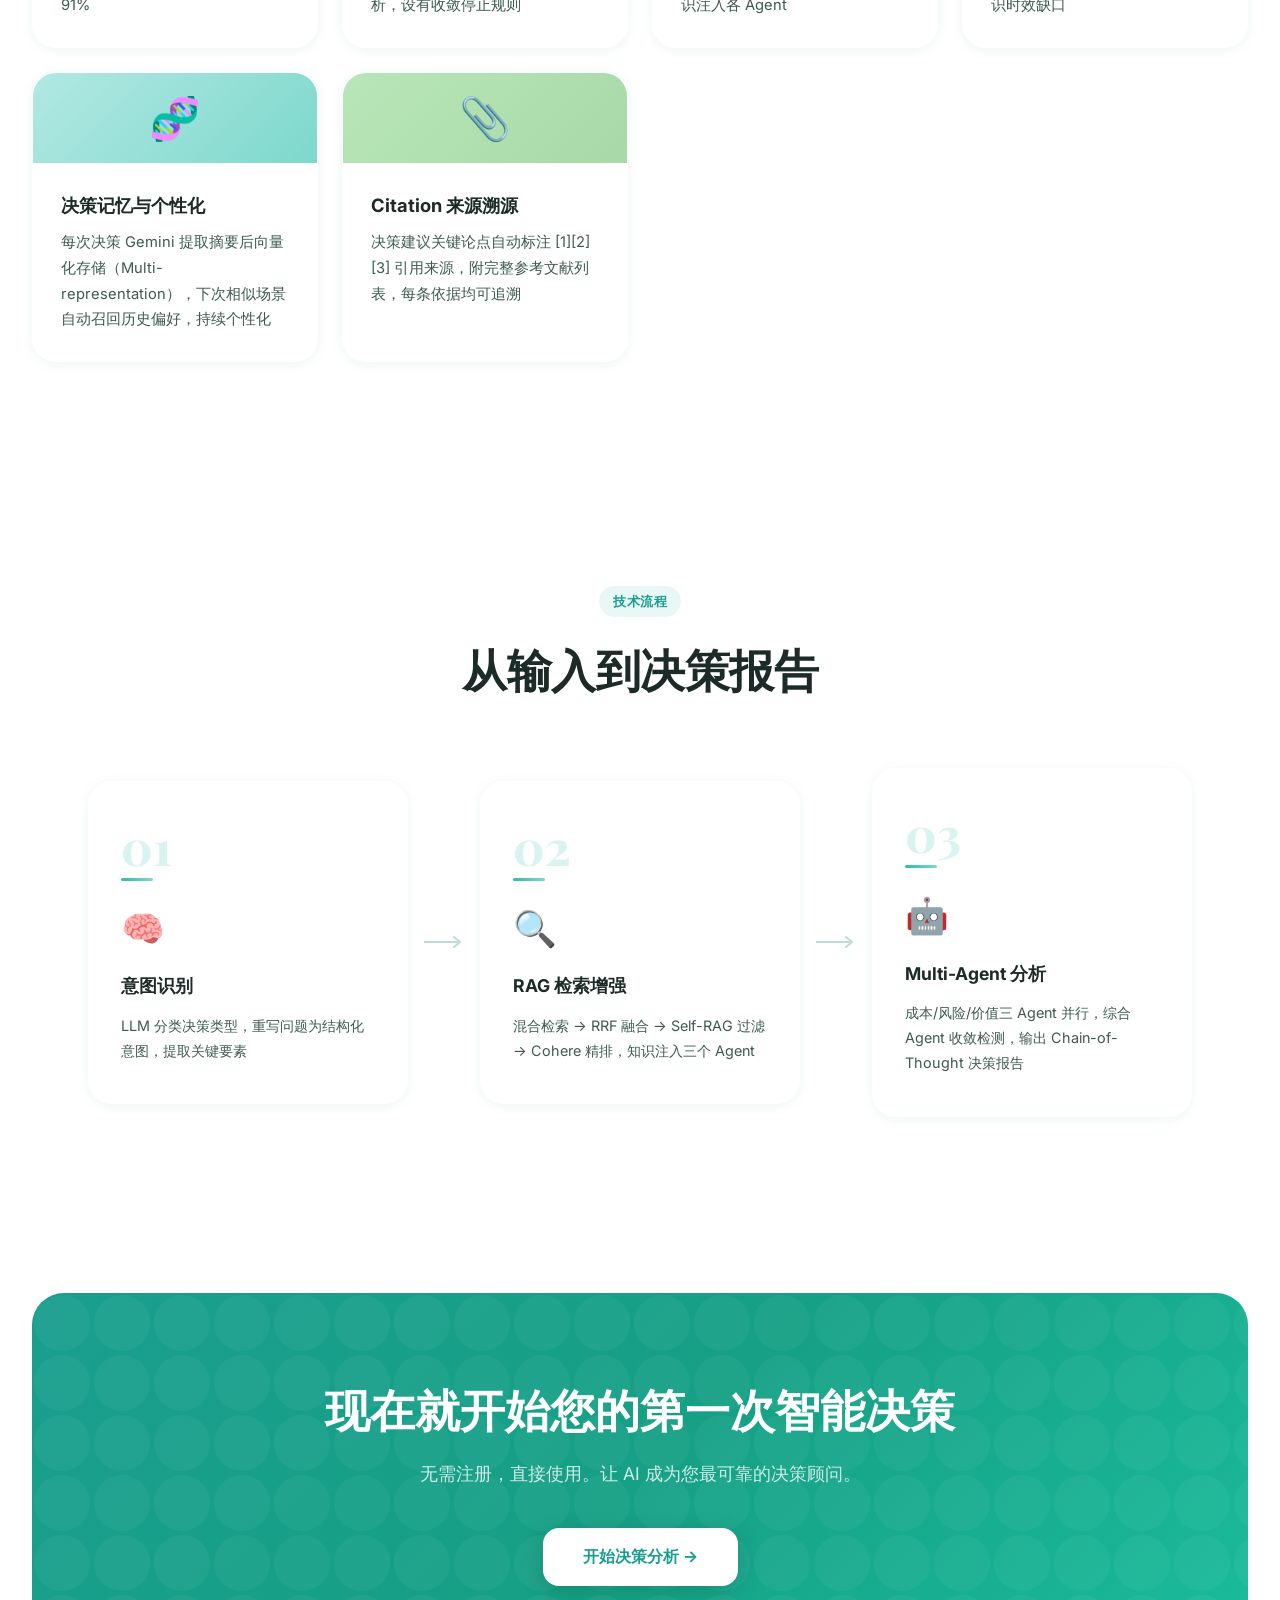
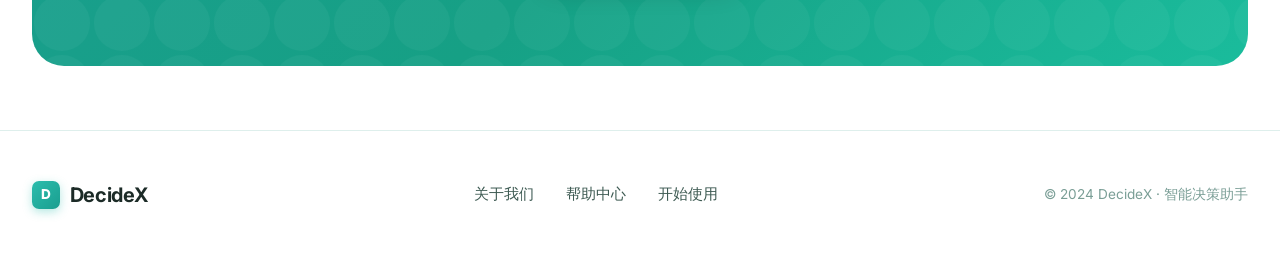
==== commit e4144c94: "feat: add multi-agent RAG decision system with intent recognition, hybrid retrieval, Self-RAG, citat" ====
--- a/frontend/index.html
+++ b/frontend/index.html
@@ -3,8 +3,10 @@
 <head>
     <meta charset="UTF-8">
     <meta name="viewport" content="width=device-width, initial-scale=1.0">
+    <meta http-equiv="Cache-Control" content="no-cache, no-store, must-revalidate">
+    <meta http-equiv="Pragma" content="no-cache">
     <title>DecideX - 智能决策助手</title>
-    <link rel="stylesheet" href="styles.css">
+    <link rel="stylesheet" href="styles.css?v=20260314m">
     <link rel="preconnect" href="https://fonts.googleapis.com">
     <link rel="preconnect" href="https://fonts.gstatic.com" crossorigin>
     <link href="https://fonts.googleapis.com/css2?family=Inter:wght@300;400;500;600;700;800&family=Playfair+Display:wght@700;800&display=swap" rel="stylesheet">
@@ -20,8 +22,6 @@
             <ul class="nav-menu">
                 <li><a href="index.html" class="nav-link active">首页</a></li>
                 <li><a href="decision.html" class="nav-link">决策助手</a></li>
-                <li><a href="about.html" class="nav-link">关于我们</a></li>
-                <li><a href="help.html" class="nav-link">帮助</a></li>
             </ul>
             <a href="decision.html" class="nav-cta">开始决策 →</a>
             <button class="nav-toggle" id="navToggle">
@@ -38,23 +38,24 @@
             <div class="deco-circle c3"></div>
         </div>
         <div class="hero-inner">
-            <div class="hero-badge">✦ AI 多智能体决策系统</div>
+            <div class="hero-badge">✦ LangGraph Multi-Agent · RAG · 意图识别</div>
             <h1 class="hero-title">
                 让每一个<em>选择</em><br>都有据可依
             </h1>
             <p class="hero-desc">
-                DecideX 运用多角色 AI 协作，从成本、风险、价值三个维度<br>为您的每个重要决策提供全面、客观的分析报告。
+                融合 Multi-Agent 架构、RAG 检索增强与实时网络搜索，<br>从成本、风险、价值、个人匹配度四维度提供有据可查的分析报告。
             </p>
             <div class="hero-actions">
-                <a href="decision.html" class="btn-hero-primary">
+                <button class="btn-hero-primary" id="start-btn" onclick="openProfileModal()">
                     立即体验
                     <svg width="18" height="18" viewBox="0 0 24 24" fill="none" stroke="currentColor" stroke-width="2.5"><path d="M5 12h14M12 5l7 7-7 7"/></svg>
-                </a>
+                </button>
                 <a href="about.html" class="btn-hero-ghost">了解原理</a>
             </div>
-        </div>
-
-        <!-- 三张浮动分析卡片 -->
+
+        </div>
+
+        <!-- 四张浮动分析卡片 -->
         <div class="hero-cards">
             <div class="hcard hcard-1">
                 <div class="hcard-icon">💡</div>
@@ -80,6 +81,14 @@
                 </div>
                 <div class="hcard-dot"></div>
             </div>
+            <div class="hcard hcard-4">
+                <div class="hcard-icon">👤</div>
+                <div class="hcard-body">
+                    <div class="hcard-title">个人匹配度</div>
+                    <div class="hcard-sub">匹配个人偏好画像</div>
+                </div>
+                <div class="hcard-dot"></div>
+            </div>
         </div>
     </section>
 
@@ -87,23 +96,23 @@
     <div class="stats-band">
         <div class="stats-inner">
             <div class="stat-item">
-                <span class="stat-num">3</span>
-                <span class="stat-label">分析维度</span>
+                <span class="stat-num">4</span>
+                <span class="stat-label">专家 Agent</span>
             </div>
             <div class="stat-divider"></div>
             <div class="stat-item">
-                <span class="stat-num">Multi</span>
-                <span class="stat-label">Agent 协作</span>
+                <span class="stat-num">4</span>
+                <span class="stat-label">RAG 知识库</span>
             </div>
             <div class="stat-divider"></div>
             <div class="stat-item">
-                <span class="stat-num">∞</span>
-                <span class="stat-label">决策场景</span>
+                <span class="stat-num">91%</span>
+                <span class="stat-label">意图识别准确率</span>
             </div>
             <div class="stat-divider"></div>
             <div class="stat-item">
                 <span class="stat-num">实时</span>
-                <span class="stat-label">语音交互</span>
+                <span class="stat-label">网络搜索增强</span>
             </div>
         </div>
     </div>
@@ -114,16 +123,16 @@
             <div class="section-header">
                 <span class="section-tag">核心功能</span>
                 <h2 class="section-title">专为复杂决策而生</h2>
-                <p class="section-desc">三个专业 AI 智能体协同工作，从不同角度为您剖析决策</p>
+                <p class="section-desc">四个专家 Agent 协同工作，从意图理解到决策输出每个环节都有 AI 技术支撑</p>
             </div>
             <div class="features-grid">
                 <div class="fcard">
                     <div class="fcard-top teal">
-                        <span class="fcard-emoji">🎯</span>
-                    </div>
-                    <div class="fcard-body">
-                        <h3>智能分析</h3>
-                        <p>多维度分析决策场景，从成本、风险、价值三个角度全面评估每一个选项</p>
+                        <span class="fcard-emoji">🧠</span>
+                    </div>
+                    <div class="fcard-body">
+                        <h3>意图识别与问题重写</h3>
+                        <p>自动识别决策类型（职业/投资/消费等7类），将模糊诉求转化为结构化意图标签，意图识别准确率 91%</p>
                     </div>
                 </div>
                 <div class="fcard">
@@ -131,26 +140,44 @@
                         <span class="fcard-emoji">🤖</span>
                     </div>
                     <div class="fcard-body">
-                        <h3>AI 多智能体</h3>
-                        <p>基于 LangGraph 的多角色协作系统，各智能体各司其职，协力给出建议</p>
+                        <h3>Multi-Agent 并行调度</h3>
+                        <p>LangGraph Supervisor 架构，由综合 Agent 动态调度成本、风险、价值三类专家 Agent 并行分析，设有收敛停止规则</p>
                     </div>
                 </div>
                 <div class="fcard">
                     <div class="fcard-top lime">
-                        <span class="fcard-emoji">💬</span>
-                    </div>
-                    <div class="fcard-body">
-                        <h3>对话式交互</h3>
-                        <p>自然语言对话驱动，像和顾问谈话一样轻松，逐步深入分析您的决策</p>
+                        <span class="fcard-emoji">📚</span>
+                    </div>
+                    <div class="fcard-body">
+                        <h3>混合 RAG 检索增强</h3>
+                        <p>BM25 关键词 + 向量语义双路召回，RRF 融合排序，Self-RAG 质量过滤，Cohere 精排，知识库知识注入各 Agent</p>
                     </div>
                 </div>
                 <div class="fcard">
                     <div class="fcard-top sky">
-                        <span class="fcard-emoji">🎤</span>
-                    </div>
-                    <div class="fcard-body">
-                        <h3>语音输入</h3>
-                        <p>支持语音输入，解放双手，更自然地表达您的想法和顾虑</p>
+                        <span class="fcard-emoji">🌐</span>
+                    </div>
+                    <div class="fcard-body">
+                        <h3>实时网络搜索</h3>
+                        <p>成本/风险 Agent 动态调用 Web Search 获取最新房价、利率、行业政策等时效性信息，弥补模型知识时效缺口</p>
+                    </div>
+                </div>
+                <div class="fcard">
+                    <div class="fcard-top teal">
+                        <span class="fcard-emoji">🧬</span>
+                    </div>
+                    <div class="fcard-body">
+                        <h3>决策记忆与个性化</h3>
+                        <p>每次决策 Gemini 提取摘要后向量化存储（Multi-representation），下次相似场景自动召回历史偏好，持续个性化</p>
+                    </div>
+                </div>
+                <div class="fcard">
+                    <div class="fcard-top green">
+                        <span class="fcard-emoji">📎</span>
+                    </div>
+                    <div class="fcard-body">
+                        <h3>Citation 来源溯源</h3>
+                        <p>决策建议关键论点自动标注 [1][2][3] 引用来源，附完整参考文献列表，每条依据均可追溯</p>
                     </div>
                 </div>
             </div>
@@ -161,16 +188,16 @@
     <section class="process">
         <div class="container">
             <div class="section-header">
-                <span class="section-tag">使用流程</span>
-                <h2 class="section-title">三步完成决策分析</h2>
+                <span class="section-tag">技术流程</span>
+                <h2 class="section-title">从输入到决策报告</h2>
             </div>
             <div class="steps-row">
                 <div class="step-card">
                     <div class="step-num">01</div>
                     <div class="step-line"></div>
-                    <div class="step-icon">✍️</div>
-                    <h3 class="step-title">描述您的决策</h3>
-                    <p class="step-desc">告诉系统您面临的决策，例如"应该接受这份新工作吗？"</p>
+                    <div class="step-icon">🧠</div>
+                    <h3 class="step-title">意图识别</h3>
+                    <p class="step-desc">LLM 分类决策类型，重写问题为结构化意图，提取关键要素</p>
                 </div>
                 <div class="step-arrow">
                     <svg width="40" height="12" viewBox="0 0 40 12" fill="none"><path d="M0 6h36M30 1l6 5-6 5" stroke="#9ecfc8" stroke-width="2" stroke-linecap="round"/></svg>
@@ -178,9 +205,9 @@
                 <div class="step-card">
                     <div class="step-num">02</div>
                     <div class="step-line"></div>
-                    <div class="step-icon">🤔</div>
-                    <h3 class="step-title">回答分析问题</h3>
-                    <p class="step-desc">系统从多个维度提出关键问题，帮助深入思考每个细节</p>
+                    <div class="step-icon">🔍</div>
+                    <h3 class="step-title">RAG 检索增强</h3>
+                    <p class="step-desc">混合检索 → RRF 融合 → Self-RAG 过滤 → Cohere 精排，知识注入三个 Agent</p>
                 </div>
                 <div class="step-arrow">
                     <svg width="40" height="12" viewBox="0 0 40 12" fill="none"><path d="M0 6h36M30 1l6 5-6 5" stroke="#9ecfc8" stroke-width="2" stroke-linecap="round"/></svg>
@@ -188,9 +215,9 @@
                 <div class="step-card">
                     <div class="step-num">03</div>
                     <div class="step-line"></div>
-                    <div class="step-icon">💡</div>
-                    <h3 class="step-title">获得决策建议</h3>
-                    <p class="step-desc">综合分析后给出专业的决策建议和支撑理由</p>
+                    <div class="step-icon">🤖</div>
+                    <h3 class="step-title">Multi-Agent 分析</h3>
+                    <p class="step-desc">成本/风险/价值三 Agent 并行，综合 Agent 收敛检测，输出 Chain-of-Thought 决策报告</p>
                 </div>
             </div>
         </div>
@@ -221,6 +248,69 @@
         </div>
     </footer>
 
+    <!-- 登录弹窗 -->
+    <div class="auth-modal-overlay" id="profile-modal-overlay" onclick="closeProfileModal(event)">
+        <div class="auth-modal-box">
+
+            <!-- ① 未登录面板 -->
+            <div id="modal-auth-guest">
+                <!-- Logo + 标题 -->
+                <div class="auth-modal-brand">
+                    <div class="auth-modal-logo">D</div>
+                    <span class="auth-modal-logo-text">DecideX</span>
+                </div>
+                <h2 class="auth-modal-title">欢迎使用</h2>
+                <p class="auth-modal-sub">登录后决策记忆跨设备同步</p>
+
+                <!-- Tab 切换 -->
+                <div class="auth-tabs">
+                    <button class="auth-tab active" id="tab-login" onclick="switchAuthTab('login')">登录</button>
+                    <button class="auth-tab" id="tab-register" onclick="switchAuthTab('register')">注册</button>
+                </div>
+
+                <!-- 表单 -->
+                <div class="auth-form">
+                    <div class="auth-input-group">
+                        <label class="auth-label">邮箱</label>
+                        <input id="modal-auth-email" class="auth-input" type="email" placeholder="your@email.com" autocomplete="email">
+                    </div>
+                    <div class="auth-input-group">
+                        <label class="auth-label">密码</label>
+                        <input id="modal-auth-password" class="auth-input" type="password" placeholder="请输入密码" autocomplete="current-password">
+                    </div>
+                    <div id="modal-auth-hint" class="auth-hint"></div>
+                    <button class="auth-primary-btn" id="auth-submit-btn" onclick="modalLogin()">登录</button>
+                </div>
+
+                <!-- 游客入口 -->
+                <div class="auth-guest-link">
+                    不想注册？<button onclick="skipProfileAndGo()" class="auth-text-btn">以游客身份继续 →</button>
+                </div>
+            </div>
+
+            <!-- ② 已登录面板 -->
+            <div id="modal-auth-loggedin" style="display:none">
+                <div class="auth-modal-brand">
+                    <div class="auth-modal-logo">D</div>
+                    <span class="auth-modal-logo-text">DecideX</span>
+                </div>
+                <div class="auth-loggedin-avatar" id="modal-user-avatar">J</div>
+                <h2 class="auth-modal-title" style="margin-top:0.8rem">欢迎回来</h2>
+                <p class="auth-loggedin-email" id="modal-loggedin-email"></p>
+                <button class="auth-primary-btn" onclick="saveProfileAndGo()" style="margin-top:1.4rem">
+                    进入决策助手 →
+                </button>
+                <div style="text-align:center;margin-top:0.8rem">
+                    <button onclick="modalLogout()" class="auth-text-btn">退出登录</button>
+                </div>
+            </div>
+
+            <!-- 关闭按钮 -->
+            <button class="auth-close-btn" onclick="document.getElementById('profile-modal-overlay').classList.remove('active')">✕</button>
+        </div>
+    </div>
+
     <script src="common.js"></script>
+    <script src="index.js?v=20260314m"></script>
 </body>
 </html>
--- a/frontend/styles.css
+++ b/frontend/styles.css
@@ -262,6 +262,31 @@
     flex-wrap: wrap;
 }
 
+.hero-auth-inline {
+    margin: 1rem auto 0;
+    width: min(760px, 92%);
+    background: rgba(255, 255, 255, 0.72);
+    border: 1px solid rgba(180, 225, 215, 0.65);
+    border-radius: 14px;
+    padding: 0.75rem;
+    box-shadow: 0 6px 20px rgba(30, 120, 100, 0.08);
+}
+
+.hero-auth-title {
+    color: var(--text-dark);
+    font-size: 0.85rem;
+    font-weight: 700;
+    margin-bottom: 0.45rem;
+    text-align: left;
+}
+
+.hero-auth-row {
+    display: grid;
+    grid-template-columns: 1fr 1fr;
+    gap: 0.45rem;
+    margin-bottom: 0.45rem;
+}
+
 .btn-hero-primary {
     display: inline-flex;
     align-items: center;
@@ -269,12 +294,15 @@
     padding: 0.9rem 2.2rem;
     background: linear-gradient(135deg, var(--teal-mid), var(--teal-deep));
     color: white;
+    border: none;
+    outline: none;
     border-radius: var(--radius-md);
     text-decoration: none;
     font-weight: 700;
     font-size: 1rem;
     box-shadow: 0 6px 24px rgba(43, 189, 173, 0.38);
     transition: all 0.28s;
+    cursor: pointer;
 }
 
 .btn-hero-primary:hover {
@@ -335,6 +363,7 @@
 .hcard-1 { animation: floatA 4s ease-in-out infinite; }
 .hcard-2 { animation: floatB 4.5s ease-in-out infinite; }
 .hcard-3 { animation: floatC 5s ease-in-out infinite; }
+.hcard-4 { animation: floatA 4.8s ease-in-out infinite 0.6s; }
 
 @keyframes floatA {
     0%, 100% { transform: translateY(0px); }
@@ -728,10 +757,46 @@
 .sidebar-title {
     font-size: 0.88rem;
     font-weight: 700;
-    color: var(--text-light);
+    color: var(--text-mid);
     text-transform: uppercase;
     letter-spacing: 0.8px;
     margin-bottom: 1.25rem;
+}
+
+.pipeline-header {
+    display: flex;
+    align-items: center;
+    justify-content: space-between;
+    cursor: pointer;
+    user-select: none;
+    margin-bottom: 1.25rem;
+}
+
+.pipeline-header:hover h3 {
+    color: var(--teal-600);
+}
+
+#pipeline-arrow {
+    color: var(--text-mid);
+    transition: transform 0.25s ease;
+    flex-shrink: 0;
+}
+
+#pipeline-arrow.collapsed {
+    transform: rotate(-90deg);
+}
+
+#pipeline-body {
+    overflow: hidden;
+    transition: max-height 0.3s ease, opacity 0.25s ease, margin-top 0.25s ease;
+    max-height: 800px;
+    opacity: 1;
+}
+
+#pipeline-body.collapsed {
+    max-height: 0;
+    opacity: 0;
+    margin-top: -1.25rem;
 }
 
 .analysis-cards {
@@ -767,6 +832,8 @@
 }
 
 .analysis-status.active { color: var(--teal-deep); font-weight: 600; }
+.analysis-status.done  { color: #2ea879; font-weight: 600; }
+.analysis-status.pending-profile { color: #b08c2a; font-weight: 600; }
 
 .tips-list {
     display: flex;
@@ -784,6 +851,30 @@
 }
 
 .tip-icon { font-size: 1.1rem; flex-shrink: 0; margin-top: 0.05rem; }
+
+.reset-profile-btn {
+    -webkit-appearance: none;
+    appearance: none;
+    display: block;
+    width: 100%;
+    margin-top: 0.9rem;
+    padding: 0.45rem 0.75rem;
+    border-radius: 7px;
+    border: 1px dashed rgba(156, 163, 175, 0.5);
+    background: transparent;
+    color: #9ca3af;
+    font-size: 0.78rem;
+    font-family: inherit;
+    cursor: pointer;
+    transition: all 0.14s ease;
+    text-align: center;
+}
+
+.reset-profile-btn:hover {
+    border-color: #ef4444;
+    color: #ef4444;
+    background: rgba(239, 68, 68, 0.04);
+}
 
 /* 聊天区域 */
 .decision-chat {
@@ -793,7 +884,7 @@
     border-radius: var(--radius-xl);
     display: flex;
     flex-direction: column;
-    height: calc(100vh - 108px);
+    height: calc(100vh - 106px);
     overflow: hidden;
     box-shadow: var(--shadow-md);
 }
@@ -933,6 +1024,11 @@
     padding: 0 4px;
 }
 
+.message.user .message-time {
+    color: rgba(255, 255, 255, 0.65);
+    text-align: right;
+}
+
 /* 输入框区域 */
 .input-container {
     padding: 1.25rem 1.75rem;
@@ -942,12 +1038,12 @@
 
 .input-wrapper {
     display: flex;
-    align-items: flex-end;
+    align-items: center;
     gap: 0.75rem;
     background: rgba(255, 255, 255, 0.9);
     border: 1.5px solid rgba(160, 210, 200, 0.4);
     border-radius: var(--radius-md);
-    padding: 0.85rem 1rem;
+    padding: 0.75rem 1rem;
     transition: all 0.25s;
     box-shadow: var(--shadow-sm);
 }
@@ -1443,3 +1539,644 @@
     .hcard { width: 100%; }
     .hero-cards { flex-direction: column; align-items: center; }
 }
+
+/* ── 模式切换 ─────────────────────────────────────────── */
+/* ══ 对话管理卡片（卡片1）══════════════════════════════════ */
+.chat-action-btns {
+    display: flex;
+    flex-direction: column;
+    gap: 0.5rem;
+    margin-top: 0.25rem;
+}
+
+.chat-action-btn {
+    -webkit-appearance: none;
+    appearance: none;
+    display: flex;
+    align-items: center;
+    gap: 0.7rem;
+    width: 100%;
+    padding: 0.65rem 0.9rem;
+    border-radius: 10px;
+    border: 1px solid rgba(91, 189, 180, 0.25);
+    background: rgba(240, 253, 251, 0.8);
+    color: #1a6b64;
+    font-size: 0.875rem;
+    font-weight: 500;
+    cursor: pointer;
+    transition: all 0.15s ease;
+    font-family: inherit;
+    text-align: left;
+}
+
+.chat-action-btn:hover {
+    background: rgba(204, 251, 241, 0.9);
+    border-color: rgba(91, 189, 180, 0.5);
+    box-shadow: 0 2px 8px rgba(91, 189, 180, 0.15);
+    transform: translateY(-1px);
+}
+
+.chat-action-btn:active {
+    transform: scale(0.98);
+    box-shadow: none;
+}
+
+.chat-action-icon {
+    font-size: 1rem;
+    line-height: 1;
+    flex-shrink: 0;
+}
+
+.chat-action-label {
+    font-size: 0.875rem;
+    font-weight: 500;
+}
+
+/* 搜索框 */
+.chat-search-wrap {
+    margin-top: 0.6rem;
+}
+
+.chat-search-input {
+    width: 100%;
+    padding: 0.5rem 0.8rem;
+    border-radius: 8px;
+    border: 1px solid rgba(91, 189, 180, 0.35);
+    background: rgba(255,255,255,0.85);
+    font-size: 0.82rem;
+    color: #374151;
+    font-family: inherit;
+    outline: none;
+    transition: border-color 0.14s;
+    box-sizing: border-box;
+}
+
+.chat-search-input:focus {
+    border-color: #5bbdb4;
+    box-shadow: 0 0 0 3px rgba(91,189,180,0.12);
+}
+
+/* ══ 历史对话卡片（卡片2）══════════════════════════════════ */
+/* 卡片外标题 */
+
+/* 卡片内列表容器 */
+.recents-card {
+    max-height: 260px;
+    overflow-y: auto;
+}
+
+.recents-card::-webkit-scrollbar { width: 3px; }
+.recents-card::-webkit-scrollbar-track { background: transparent; }
+.recents-card::-webkit-scrollbar-thumb { background: rgba(0,0,0,0.12); border-radius: 2px; }
+
+.recents-list {
+    display: flex;
+    flex-direction: column;
+    gap: 5px;
+}
+
+.recent-item {
+    display: flex;
+    align-items: center;
+    justify-content: space-between;
+    padding: 0.55rem 0.75rem;
+    border-radius: 10px;
+    border: 1px solid rgba(160, 210, 200, 0.35);
+    background: rgba(255, 255, 255, 0.55);
+    cursor: pointer;
+    transition: background 0.15s ease, border-color 0.15s ease;
+    gap: 0.4rem;
+}
+
+.recent-item:hover {
+    background: rgba(91, 189, 180, 0.08);
+    border-color: rgba(91, 189, 180, 0.4);
+}
+
+.recent-item.active {
+    background: rgba(91, 189, 180, 0.14);
+    border-color: rgba(91, 189, 180, 0.55);
+}
+
+.recent-title {
+    font-size: 0.83rem;
+    color: #374151;
+    white-space: nowrap;
+    overflow: hidden;
+    text-overflow: ellipsis;
+    flex: 1;
+    line-height: 1.4;
+}
+
+.recent-item.active .recent-title {
+    color: #0d7a72;
+    font-weight: 500;
+}
+
+.recent-delete {
+    -webkit-appearance: none;
+    appearance: none;
+    flex-shrink: 0;
+    width: 18px;
+    height: 18px;
+    display: flex;
+    align-items: center;
+    justify-content: center;
+    border-radius: 4px;
+    border: none;
+    background: transparent;
+    color: #9ca3af;
+    font-size: 0.7rem;
+    cursor: pointer;
+    opacity: 0;
+    transition: all 0.12s ease;
+    padding: 0;
+    font-family: inherit;
+    line-height: 1;
+}
+
+.recent-item:hover .recent-delete { opacity: 1; }
+
+.recent-delete:hover {
+    background: rgba(239, 68, 68, 0.1);
+    color: #ef4444;
+}
+
+.recents-empty {
+    font-size: 0.8rem;
+    color: #b0bec5;
+    text-align: center;
+    padding: 1rem 0;
+    display: none;
+}
+
+.mode-toggle-section { margin-bottom: 0; }
+
+
+.mode-toggle-wrap {
+    display: flex;
+    gap: 0.5rem;
+    flex-direction: column;
+}
+
+.mode-btn {
+    display: flex;
+    align-items: center;
+    gap: 0.6rem;
+    padding: 0.65rem 0.9rem;
+    border-radius: 10px;
+    border: 1.5px solid rgba(42, 180, 160, 0.35);
+    background: rgba(255,255,255,0.6);
+    cursor: pointer;
+    transition: all 0.2s ease;
+    text-align: left;
+    width: 100%;
+    color: var(--text-dark);
+}
+.mode-btn:hover {
+    background: rgba(255,255,255,0.85);
+    border-color: var(--teal-mid);
+}
+.mode-btn.active {
+    background: var(--teal-deep);
+    border-color: var(--teal-deep);
+    color: #ffffff !important;
+    box-shadow: 0 3px 12px rgba(26,158,143,0.35);
+}
+.mode-btn.active .mode-desc { color: rgba(255,255,255,0.9) !important; }
+.mode-btn.active .mode-label { color: #ffffff !important; }
+
+.profile-form {
+    display: flex;
+    flex-direction: column;
+    gap: 0.55rem;
+}
+
+.profile-input {
+    width: 100%;
+    border: 1px solid rgba(160, 210, 200, 0.45);
+    background: rgba(255, 255, 255, 0.8);
+    border-radius: 10px;
+    padding: 0.55rem 0.7rem;
+    color: var(--text-dark);
+    font-size: 0.82rem;
+    outline: none;
+}
+
+.profile-input:focus {
+    border-color: var(--teal-mid);
+    box-shadow: 0 0 0 3px rgba(43, 189, 173, 0.12);
+}
+
+.profile-save-btn {
+    border: none;
+    border-radius: 10px;
+    background: linear-gradient(135deg, var(--teal-mid), var(--teal-deep));
+    color: #fff;
+    font-weight: 600;
+    font-size: 0.8rem;
+    padding: 0.55rem 0.7rem;
+    cursor: pointer;
+}
+
+.profile-hint {
+    color: var(--text-mid);
+    font-size: 0.75rem;
+}
+
+.home-auth-section {
+    margin: 1.2rem auto 1.4rem;
+    padding: 0 1.25rem;
+    max-width: 1240px;
+}
+
+.home-auth-card {
+    background: rgba(255, 255, 255, 0.8);
+    border: 1px solid rgba(180, 225, 215, 0.6);
+    border-radius: var(--radius-lg);
+    box-shadow: var(--shadow-sm);
+    padding: 1.1rem 1.1rem 1rem;
+}
+
+.home-auth-head h3 {
+    color: var(--text-dark);
+    font-size: 1rem;
+    margin-bottom: 0.15rem;
+}
+
+.home-auth-head p {
+    color: var(--text-mid);
+    font-size: 0.8rem;
+    margin-bottom: 0.7rem;
+}
+
+.home-auth-go {
+    margin-top: 0.7rem;
+    display: inline-flex;
+}
+
+@media (max-width: 768px) {
+    .hero-auth-row {
+        grid-template-columns: 1fr;
+    }
+}
+
+.auth-form {
+    display: flex;
+    flex-direction: column;
+    gap: 0.55rem;
+}
+
+.auth-actions {
+    display: flex;
+    gap: 0.45rem;
+}
+
+.profile-save-btn.secondary {
+    background: linear-gradient(135deg, #66b6d9, #3f93bf);
+}
+
+.profile-save-btn.danger {
+    background: linear-gradient(135deg, #f07b7b, #d84d4d);
+}
+
+.mode-icon { font-size: 1.1rem; flex-shrink: 0; }
+.mode-label { font-size: 0.85rem; font-weight: 600; flex: 1; color: inherit; }
+.mode-desc {
+    font-size: 0.72rem;
+    color: var(--text-mid);
+    white-space: nowrap;
+}
+.mode-btn.active .mode-label { color: #ffffff; }
+
+/* ── Markdown 渲染样式 ───────────────────────────────── */
+.message-content .md-h3 {
+    font-size: 1rem;
+    font-weight: 700;
+    color: var(--text-dark);
+    margin: 0.8rem 0 0.3rem;
+    padding-bottom: 0.2rem;
+    border-bottom: 1px solid rgba(0,0,0,0.07);
+}
+.message-content .md-h4 {
+    font-size: 0.9rem;
+    font-weight: 600;
+    color: var(--teal-deep);
+    margin: 0.6rem 0 0.2rem;
+}
+.message-content .md-p {
+    margin: 0.3rem 0;
+    line-height: 1.7;
+    font-size: 0.9rem;
+    color: var(--text-dark);
+}
+.message-content .md-list {
+    margin: 0.3rem 0 0.3rem 1.2rem;
+    padding: 0;
+}
+.message-content .md-list li {
+    margin-bottom: 0.3rem;
+    font-size: 0.88rem;
+    line-height: 1.6;
+    color: var(--text-dark);
+}
+.message-content .md-hr {
+    border: none;
+    border-top: 1px solid rgba(0,0,0,0.08);
+    margin: 0.6rem 0;
+}
+.message-content .md-code {
+    background: rgba(0,0,0,0.06);
+    padding: 0.1rem 0.4rem;
+    border-radius: 4px;
+    font-size: 0.82rem;
+    font-family: monospace;
+    color: var(--text-dark);
+}
+.message-content .md-cite {
+    color: var(--teal-deep);
+    font-weight: 600;
+    font-size: 0.75rem;
+    cursor: help;
+}
+.message-content .md-quote {
+    display: block;
+    border-left: 3px solid var(--teal-mid);
+    padding-left: 0.8rem;
+    color: var(--text-mid);
+    font-size: 0.85rem;
+    font-style: italic;
+    margin: 0.4rem 0;
+}
+
+/* ── 登录弹窗（商业化重设计）───────────────────────── */
+.auth-modal-overlay {
+    display: none;
+    position: fixed;
+    inset: 0;
+    background: rgba(10, 30, 30, 0.55);
+    backdrop-filter: blur(8px);
+    z-index: 9999;
+    align-items: center;
+    justify-content: center;
+}
+.auth-modal-overlay.active { display: flex; }
+
+.auth-modal-box {
+    position: relative;
+    background: #fff;
+    border-radius: 24px;
+    padding: 2.6rem 2.4rem 2.2rem;
+    width: 90%;
+    max-width: 400px;
+    box-shadow: 0 32px 80px rgba(0,0,0,0.22);
+    animation: authModalIn 0.3s cubic-bezier(.34,1.4,.64,1) both;
+}
+@keyframes authModalIn {
+    from { opacity: 0; transform: scale(0.9) translateY(24px); }
+    to   { opacity: 1; transform: scale(1) translateY(0); }
+}
+
+/* 关闭按钮 */
+.auth-close-btn {
+    position: absolute;
+    top: 1rem; right: 1rem;
+    width: 2rem; height: 2rem;
+    border: none; background: rgba(0,0,0,0.06);
+    border-radius: 50%;
+    font-size: 0.82rem; color: var(--text-mid);
+    cursor: pointer; line-height: 2rem; text-align: center;
+    transition: background 0.18s;
+}
+.auth-close-btn:hover { background: rgba(0,0,0,0.12); }
+
+/* 品牌 */
+.auth-modal-brand {
+    display: flex;
+    align-items: center;
+    justify-content: center;
+    gap: 0.5rem;
+    margin-bottom: 1.4rem;
+}
+.auth-modal-logo {
+    width: 36px; height: 36px;
+    background: linear-gradient(135deg, var(--teal-deep), var(--teal-mid));
+    border-radius: 10px;
+    color: #fff; font-weight: 800; font-size: 1.1rem;
+    display: flex; align-items: center; justify-content: center;
+}
+.auth-modal-logo-text {
+    font-size: 1.2rem; font-weight: 700; color: var(--teal-deep);
+}
+
+/* 标题 */
+.auth-modal-title {
+    text-align: center;
+    font-size: 1.5rem;
+    font-weight: 700;
+    color: var(--text-dark);
+    margin: 0 0 0.3rem;
+}
+.auth-modal-sub {
+    text-align: center;
+    font-size: 0.85rem;
+    color: var(--text-mid);
+    margin: 0 0 1.4rem;
+}
+
+/* Tab 登录 / 注册 */
+.auth-tabs {
+    display: flex;
+    background: rgba(78,160,153,0.08);
+    border-radius: 12px;
+    padding: 4px;
+    margin-bottom: 1.4rem;
+}
+.auth-tab {
+    flex: 1;
+    padding: 0.5rem;
+    border: none;
+    border-radius: 9px;
+    background: transparent;
+    font-size: 0.9rem;
+    font-weight: 500;
+    color: var(--text-mid);
+    cursor: pointer;
+    transition: all 0.2s;
+}
+.auth-tab.active {
+    background: #fff;
+    color: var(--teal-deep);
+    font-weight: 700;
+    box-shadow: 0 2px 8px rgba(0,0,0,0.1);
+}
+
+/* 表单 */
+.auth-form { display: flex; flex-direction: column; gap: 0.9rem; }
+.auth-input-group { display: flex; flex-direction: column; gap: 0.3rem; }
+.auth-label {
+    font-size: 0.82rem;
+    font-weight: 600;
+    color: var(--text-dark);
+}
+.auth-input {
+    width: 100%;
+    padding: 0.75rem 1rem;
+    border: 1.5px solid #e8eaea;
+    border-radius: 12px;
+    font-size: 0.92rem;
+    color: var(--text-dark);
+    background: #fafafa;
+    outline: none;
+    box-sizing: border-box;
+    transition: border-color 0.2s, background 0.2s;
+}
+.auth-input:focus {
+    border-color: var(--teal-mid);
+    background: #fff;
+    box-shadow: 0 0 0 3px rgba(78,160,153,0.12);
+}
+.auth-hint {
+    font-size: 0.8rem;
+    color: #e05050;
+    min-height: 1rem;
+    text-align: center;
+}
+.auth-primary-btn {
+    width: 100%;
+    padding: 0.85rem;
+    border: none;
+    border-radius: 12px;
+    background: linear-gradient(135deg, var(--teal-deep), var(--teal-mid));
+    color: #fff;
+    font-size: 0.96rem;
+    font-weight: 700;
+    cursor: pointer;
+    transition: opacity 0.2s, transform 0.15s;
+    box-shadow: 0 4px 16px rgba(43,189,173,0.3);
+    margin-top: 0.2rem;
+}
+.auth-primary-btn:hover { opacity: 0.9; transform: translateY(-1px); }
+
+/* 游客入口 */
+.auth-guest-link {
+    text-align: center;
+    margin-top: 1.1rem;
+    font-size: 0.83rem;
+    color: var(--text-mid);
+}
+.auth-text-btn {
+    background: none; border: none;
+    color: var(--teal-deep);
+    font-size: inherit;
+    font-weight: 600;
+    cursor: pointer;
+    text-decoration: underline;
+    text-underline-offset: 2px;
+}
+.auth-text-btn:hover { opacity: 0.75; }
+
+/* 已登录：头像 + 邮箱 */
+.auth-loggedin-avatar {
+    width: 64px; height: 64px;
+    margin: 0.4rem auto 0;
+    background: linear-gradient(135deg, var(--teal-deep), var(--teal-mid));
+    border-radius: 50%;
+    color: #fff;
+    font-size: 1.6rem;
+    font-weight: 700;
+    display: flex;
+    align-items: center;
+    justify-content: center;
+    box-shadow: 0 6px 20px rgba(43,189,173,0.3);
+}
+.auth-loggedin-email {
+    text-align: center;
+    font-size: 0.88rem;
+    color: var(--text-mid);
+    margin: 0.4rem 0 0;
+}
+
+/* ── 追问卡片（决策页） ──────────────────────────── */
+.clarify-card {
+    background: linear-gradient(135deg, rgba(240,252,250,0.95), rgba(255,255,255,0.98));
+    border: 1.5px solid rgba(78,160,153,0.3);
+    border-radius: 18px;
+    padding: 1.2rem 1.4rem;
+    margin: 0.8rem 0;
+    box-shadow: 0 4px 20px rgba(78,160,153,0.1);
+    animation: slideUp 0.3s ease both;
+}
+@keyframes slideUp {
+    from { opacity: 0; transform: translateY(12px); }
+    to   { opacity: 1; transform: translateY(0); }
+}
+.clarify-header {
+    display: flex;
+    align-items: flex-start;
+    gap: 0.8rem;
+    margin-bottom: 1rem;
+}
+.clarify-icon { font-size: 1.4rem; flex-shrink: 0; }
+.clarify-title {
+    font-size: 0.95rem;
+    font-weight: 600;
+    color: var(--teal-deep);
+    margin-bottom: 0.15rem;
+}
+.clarify-sub {
+    font-size: 0.8rem;
+    color: var(--text-mid);
+}
+.clarify-fields {
+    display: flex;
+    flex-direction: column;
+    gap: 0.6rem;
+    margin-bottom: 1rem;
+}
+.clarify-field { display: flex; flex-direction: column; gap: 0.25rem; }
+.clarify-label {
+    font-size: 0.82rem;
+    color: var(--text-mid);
+    font-weight: 500;
+}
+.clarify-input {
+    padding: 0.55rem 0.85rem;
+    border: 1.5px solid rgba(78,160,153,0.25);
+    border-radius: 10px;
+    font-size: 0.88rem;
+    color: var(--text-dark);
+    background: rgba(255,255,255,0.8);
+    outline: none;
+    box-sizing: border-box;
+    transition: border-color 0.18s;
+}
+.clarify-input:focus { border-color: var(--teal-mid); background: #fff; }
+.clarify-actions {
+    display: flex;
+    gap: 0.7rem;
+    justify-content: flex-end;
+}
+.clarify-skip-btn {
+    padding: 0.5rem 1rem;
+    border: 1.5px solid rgba(78,160,153,0.3);
+    border-radius: 10px;
+    background: transparent;
+    color: var(--text-mid);
+    font-size: 0.82rem;
+    cursor: pointer;
+    transition: background 0.18s;
+}
+.clarify-skip-btn:hover { background: rgba(78,160,153,0.06); }
+.clarify-submit-btn {
+    padding: 0.5rem 1.2rem;
+    border: none;
+    border-radius: 10px;
+    background: linear-gradient(135deg, var(--teal-deep), var(--teal-mid));
+    color: #fff;
+    font-size: 0.85rem;
+    font-weight: 600;
+    cursor: pointer;
+    transition: opacity 0.18s, transform 0.15s;
+}
+.clarify-submit-btn:hover { opacity: 0.88; transform: translateY(-1px); }
